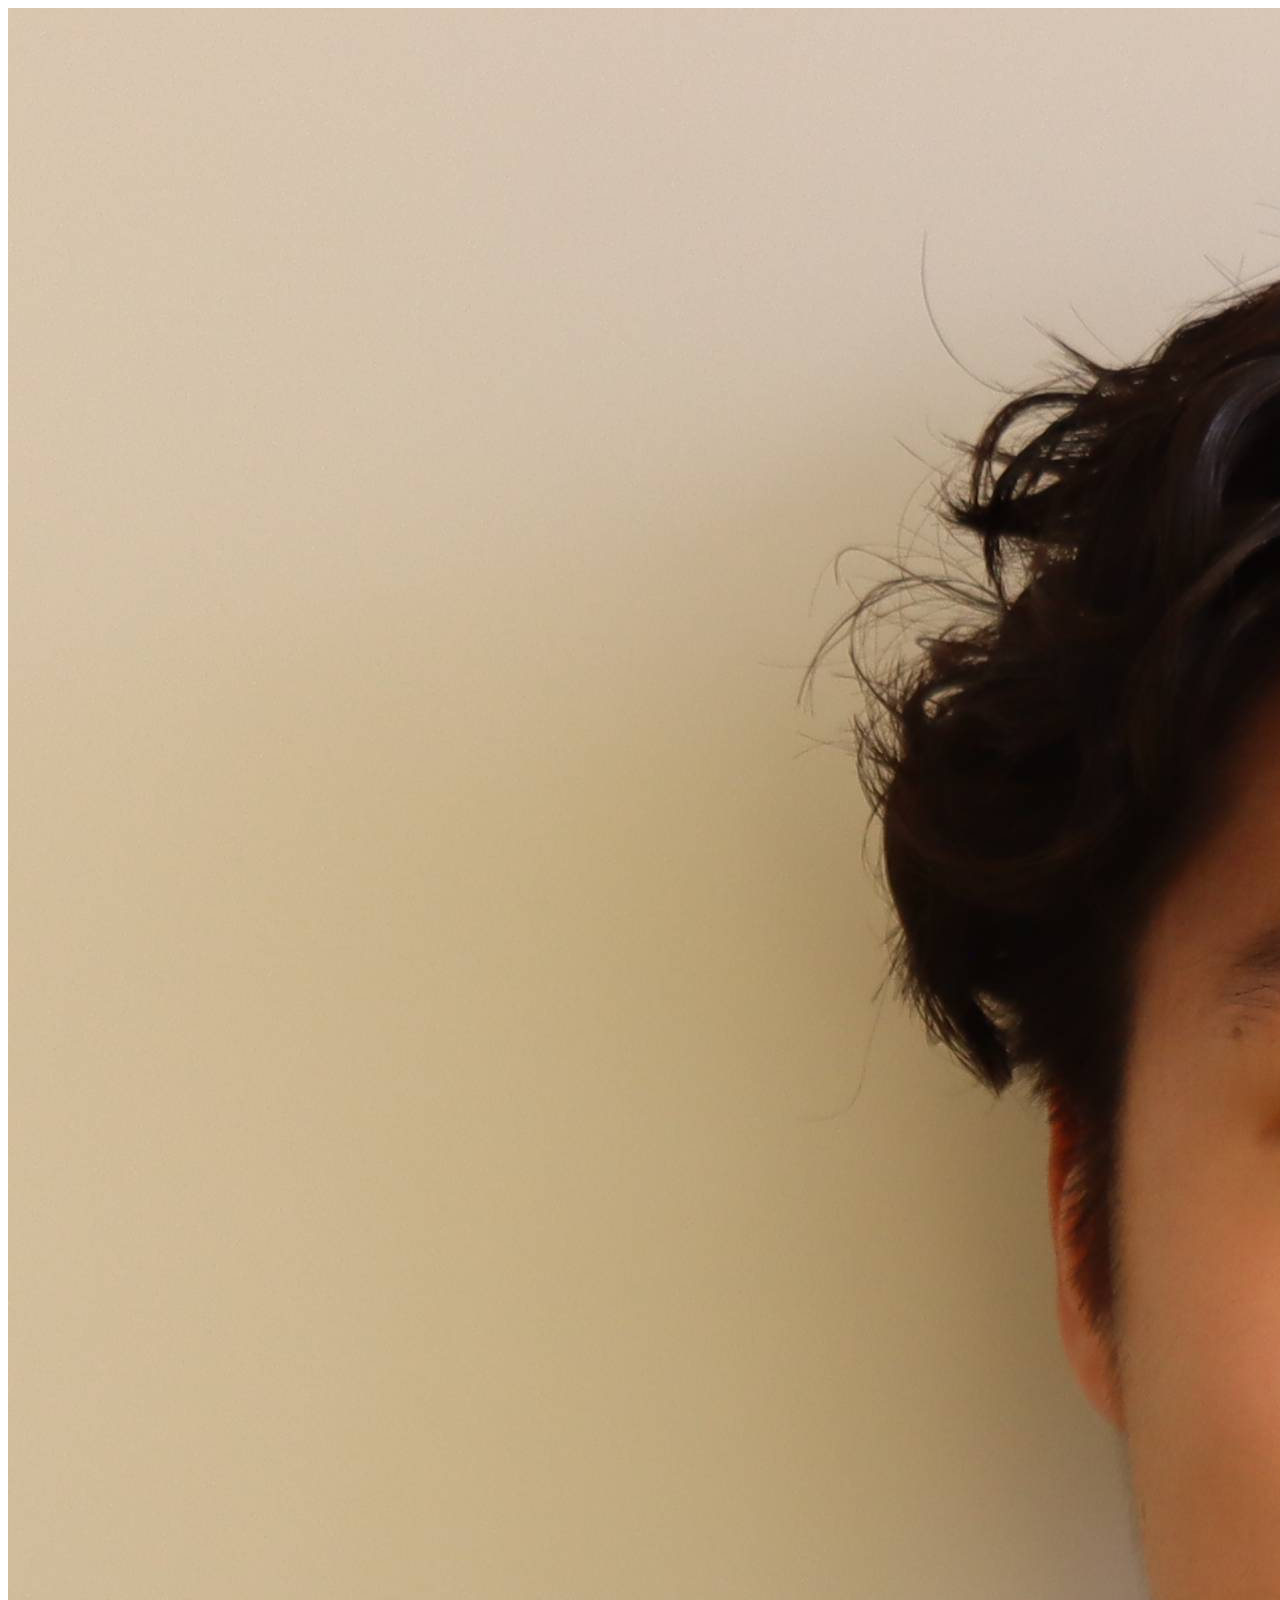
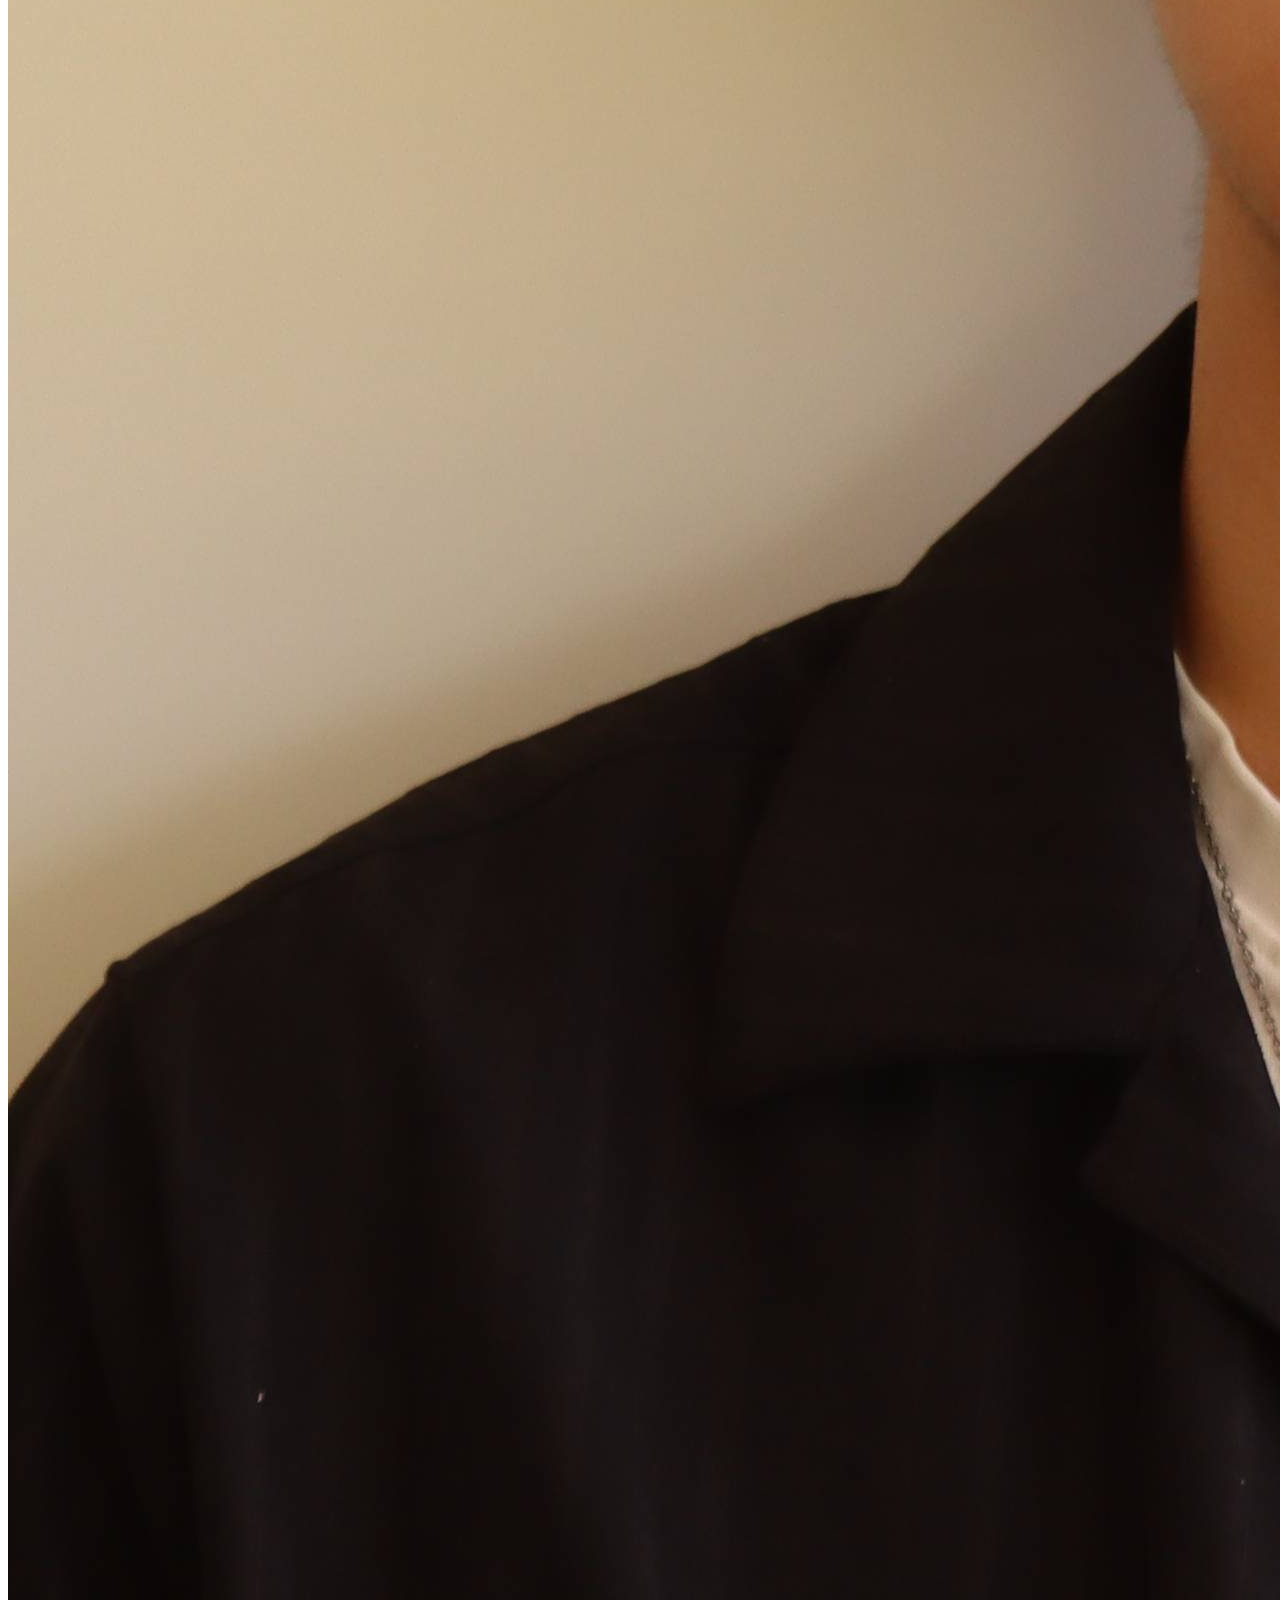
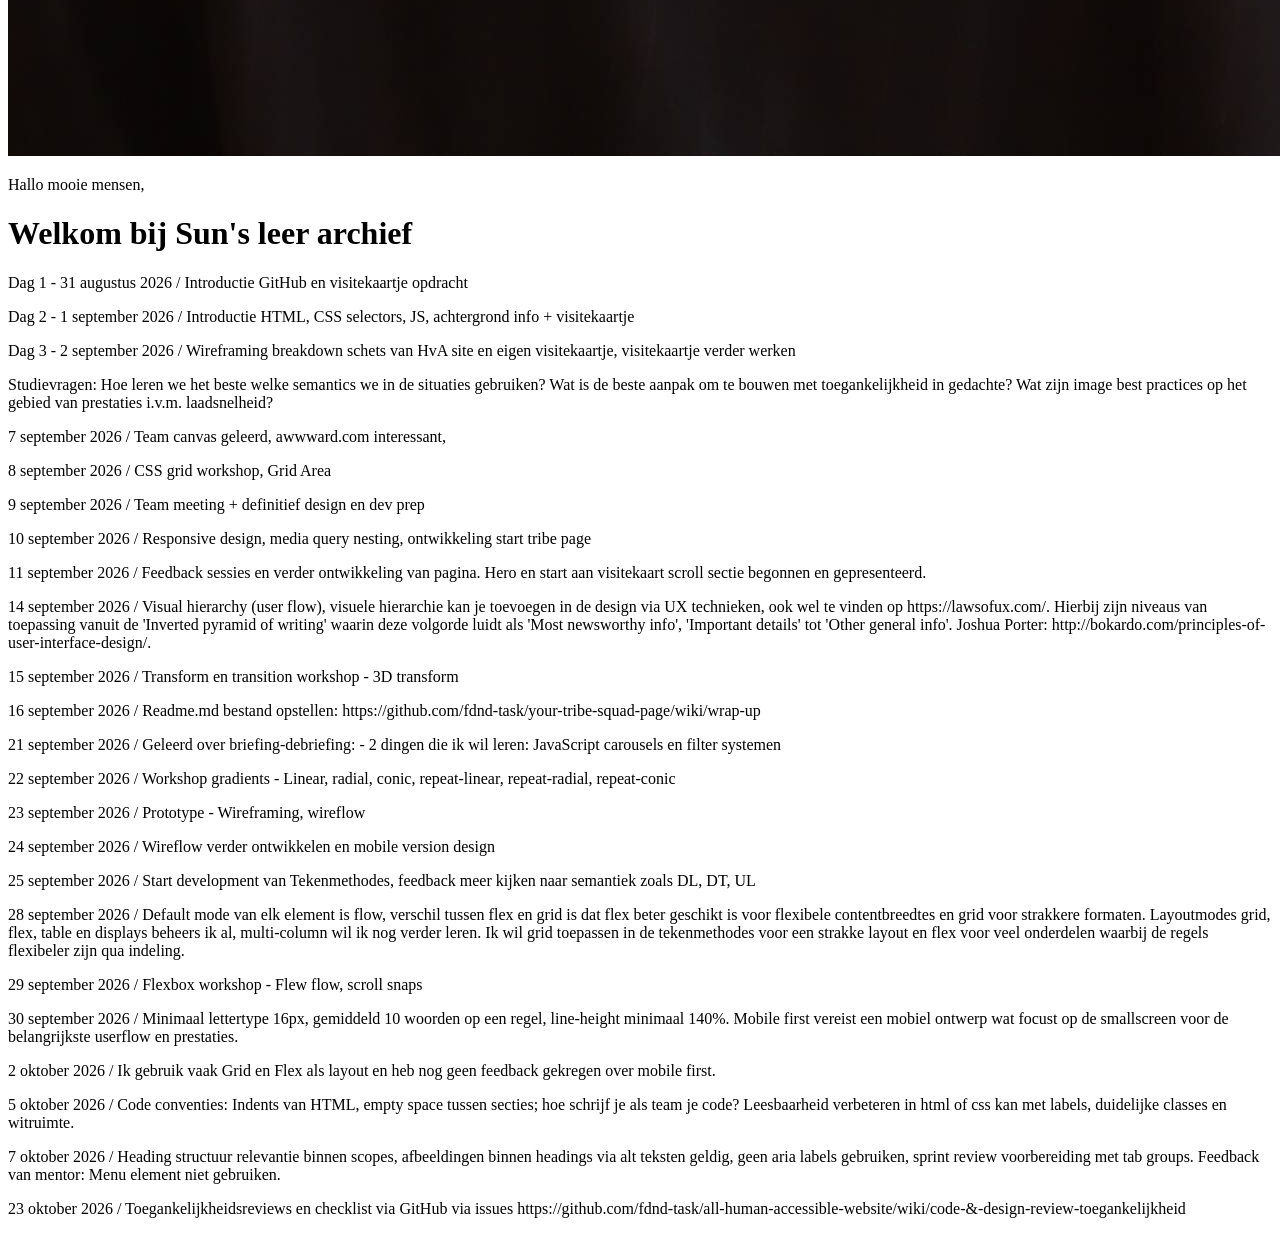
==== index.html @ 86d15e1a "UX addition and 23 oct update" ====
<!DOCTYPE html>
<html lang="en">
<head>
    <meta charset="UTF-8">
    <meta name="viewport" content="width=<device-width>, initial-scale=1.0">
    <title>Sun's Digital Garden</title>
</head>
<body>
    <header>
        <nav>
            <img src="assets/Sun mugshot.jpg" aria-label="Sun's gezicht"/>
        </nav>
    </header>
    <main>
        <hgroup>
            <p>Hallo mooie mensen,</p>
            <h1>Welkom bij Sun's leer archief</h1>
        </hgroup>
        <section>
            <p>Dag 1 - 31 augustus 2026 / Introductie GitHub en visitekaartje opdracht</p>
            <p>Dag 2 - 1 september 2026 / Introductie HTML, CSS selectors, JS, achtergrond info + visitekaartje</p>
            <p>Dag 3 - 2 september 2026 / Wireframing breakdown schets van HvA site en eigen visitekaartje, visitekaartje verder werken</p>
            <p>Studievragen: Hoe leren we het beste welke semantics we in de situaties gebruiken? Wat is de beste aanpak om te bouwen met toegankelijkheid in gedachte? Wat zijn image best practices op het gebied van prestaties i.v.m. laadsnelheid?</p>
        </section>
        <section>
            <p>7 september 2026 / Team canvas geleerd, awwward.com interessant, </p>
            <p>8 september 2026 / CSS grid workshop, Grid Area</p>
            <p>9 september 2026 / Team meeting + definitief design en dev prep</p>
            <p>10 september 2026 / Responsive design, media query nesting, ontwikkeling start tribe page</p>
            <p>11 september 2026 / Feedback sessies en verder ontwikkeling van pagina. Hero en start aan visitekaart scroll sectie begonnen en gepresenteerd. </p>
        </section>
        <section>
            <p>14 september 2026 / Visual hierarchy (user flow), visuele hierarchie kan je toevoegen in de design via UX technieken, ook wel te vinden op https://lawsofux.com/. Hierbij zijn niveaus van toepassing vanuit de 'Inverted pyramid of writing' waarin deze volgorde luidt als 'Most newsworthy info', 'Important details' tot 'Other general info'. Joshua Porter: http://bokardo.com/principles-of-user-interface-design/.</p>
            <p>15 september 2026 / Transform en transition workshop - 3D transform</p>
            <p>16 september 2026 / Readme.md bestand opstellen: https://github.com/fdnd-task/your-tribe-squad-page/wiki/wrap-up</p>
        </section>
        <section>
            <p>21 september 2026 / Geleerd over briefing-debriefing: - 2 dingen die ik wil leren: JavaScript carousels en filter systemen</p>
            <p>22 september 2026 / Workshop gradients - Linear, radial, conic, repeat-linear, repeat-radial, repeat-conic</p>
            <p>23 september 2026 / Prototype - Wireframing, wireflow</p>
            <p>24 september 2026 / Wireflow verder ontwikkelen en mobile version design</p>
            <p>25 september 2026 / Start development van Tekenmethodes, feedback meer kijken naar semantiek zoals DL, DT, UL</p>
        </section>
        <section>
            <p>28 september 2026 / Default mode van elk element is flow, verschil tussen flex en grid is dat flex beter geschikt is voor flexibele contentbreedtes en grid voor strakkere formaten. Layoutmodes grid, flex, table en displays beheers ik al, multi-column wil ik nog verder leren. Ik wil grid toepassen in de tekenmethodes voor een strakke layout en flex voor veel onderdelen waarbij de regels flexibeler zijn qua indeling.</p>
            <p>29 september 2026 / Flexbox workshop - Flew flow, scroll snaps</p>
            <p>30 september 2026 / Minimaal lettertype 16px, gemiddeld 10 woorden op een regel, line-height minimaal 140%. Mobile first vereist een mobiel ontwerp wat focust op de smallscreen voor de belangrijkste userflow en prestaties.</p>
            <p>2 oktober 2026 / Ik gebruik vaak Grid en Flex als layout en heb nog geen feedback gekregen over mobile first.</p>
        </section>
        <section>
            <p>5 oktober 2026 / Code conventies: Indents van HTML, empty space tussen secties; hoe schrijf je als team je code? Leesbaarheid verbeteren in html of css kan met labels, duidelijke classes en witruimte. </p>
            <p>7 oktober 2026 / Heading structuur relevantie binnen scopes, afbeeldingen binnen headings via alt teksten geldig, geen aria labels gebruiken, sprint review voorbereiding met tab groups. Feedback van mentor: Menu element niet gebruiken.</p>
        </section>
        <section>
            <p>23 oktober 2026 / Toegankelijkheidsreviews en checklist via GitHub via issues https://github.com/fdnd-task/all-human-accessible-website/wiki/code-&-design-review-toegankelijkheid</p>
        </section>
    </main>
</body>
</html>
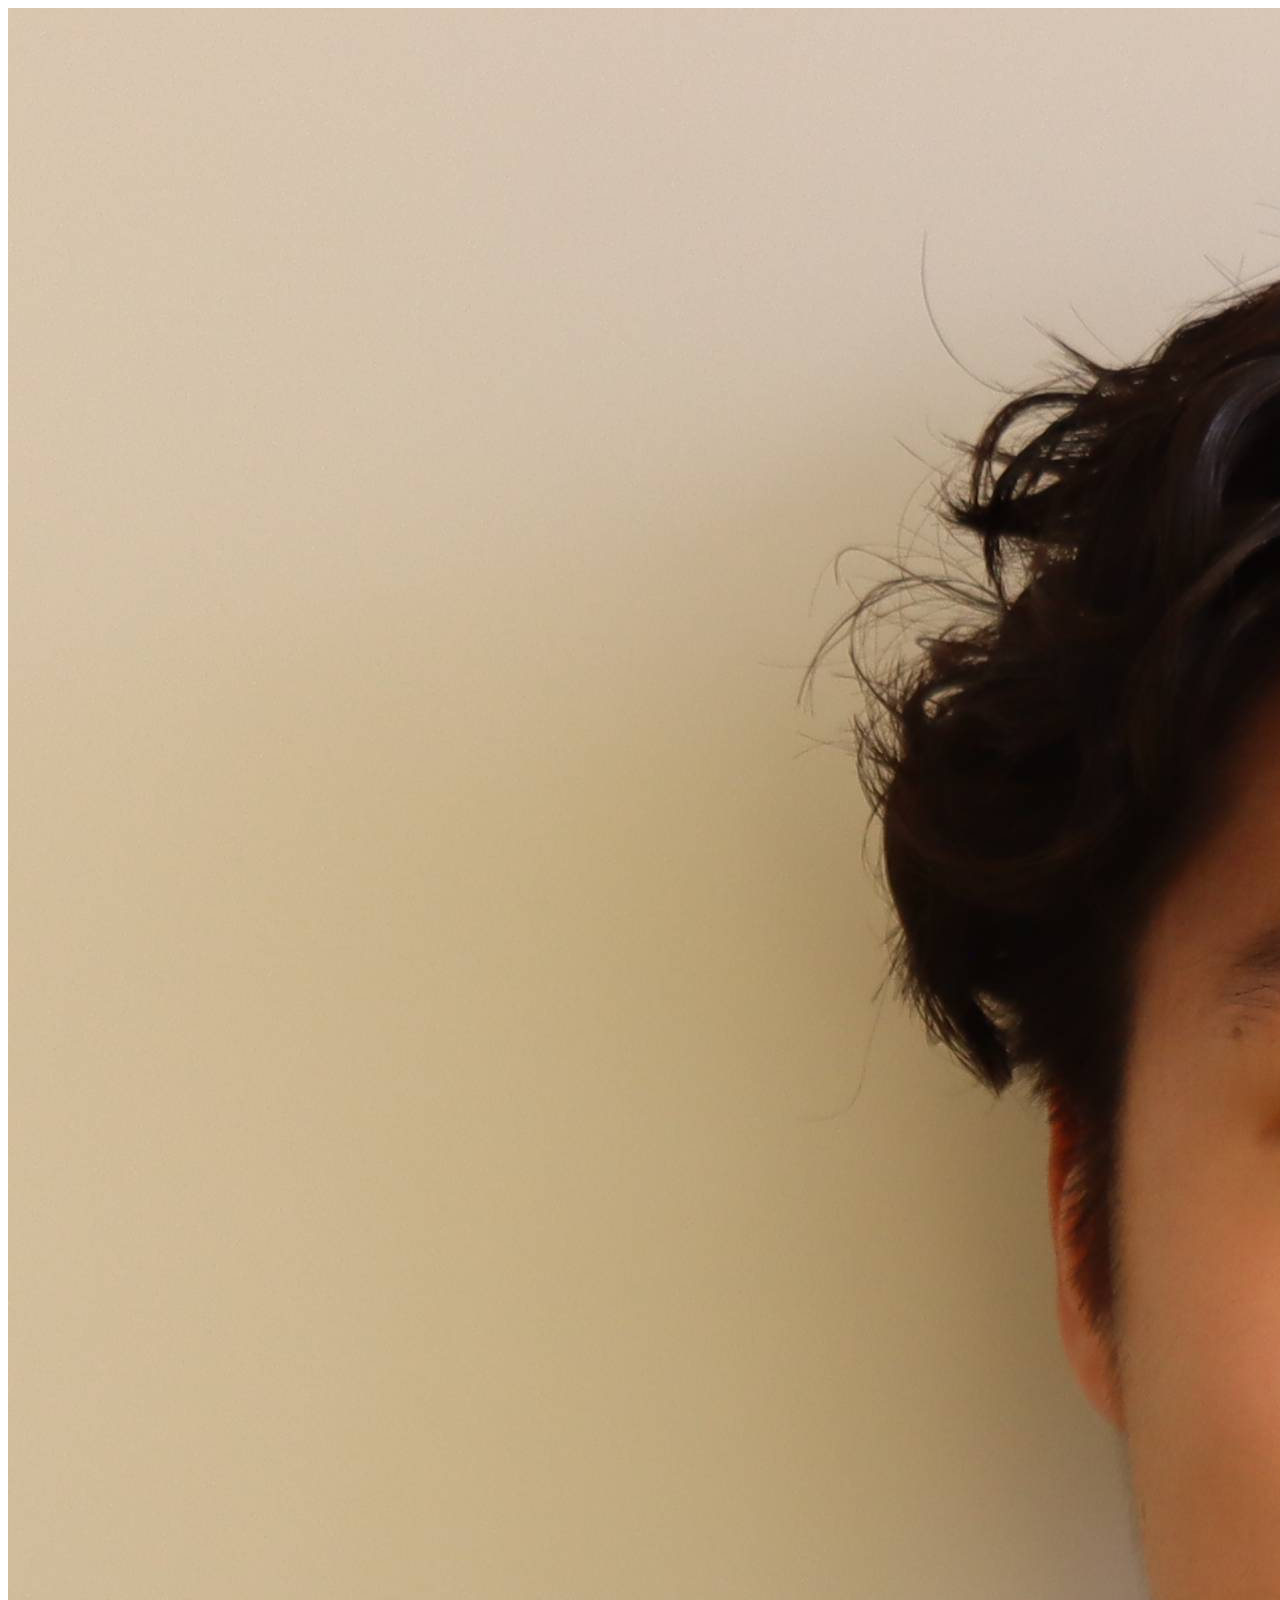
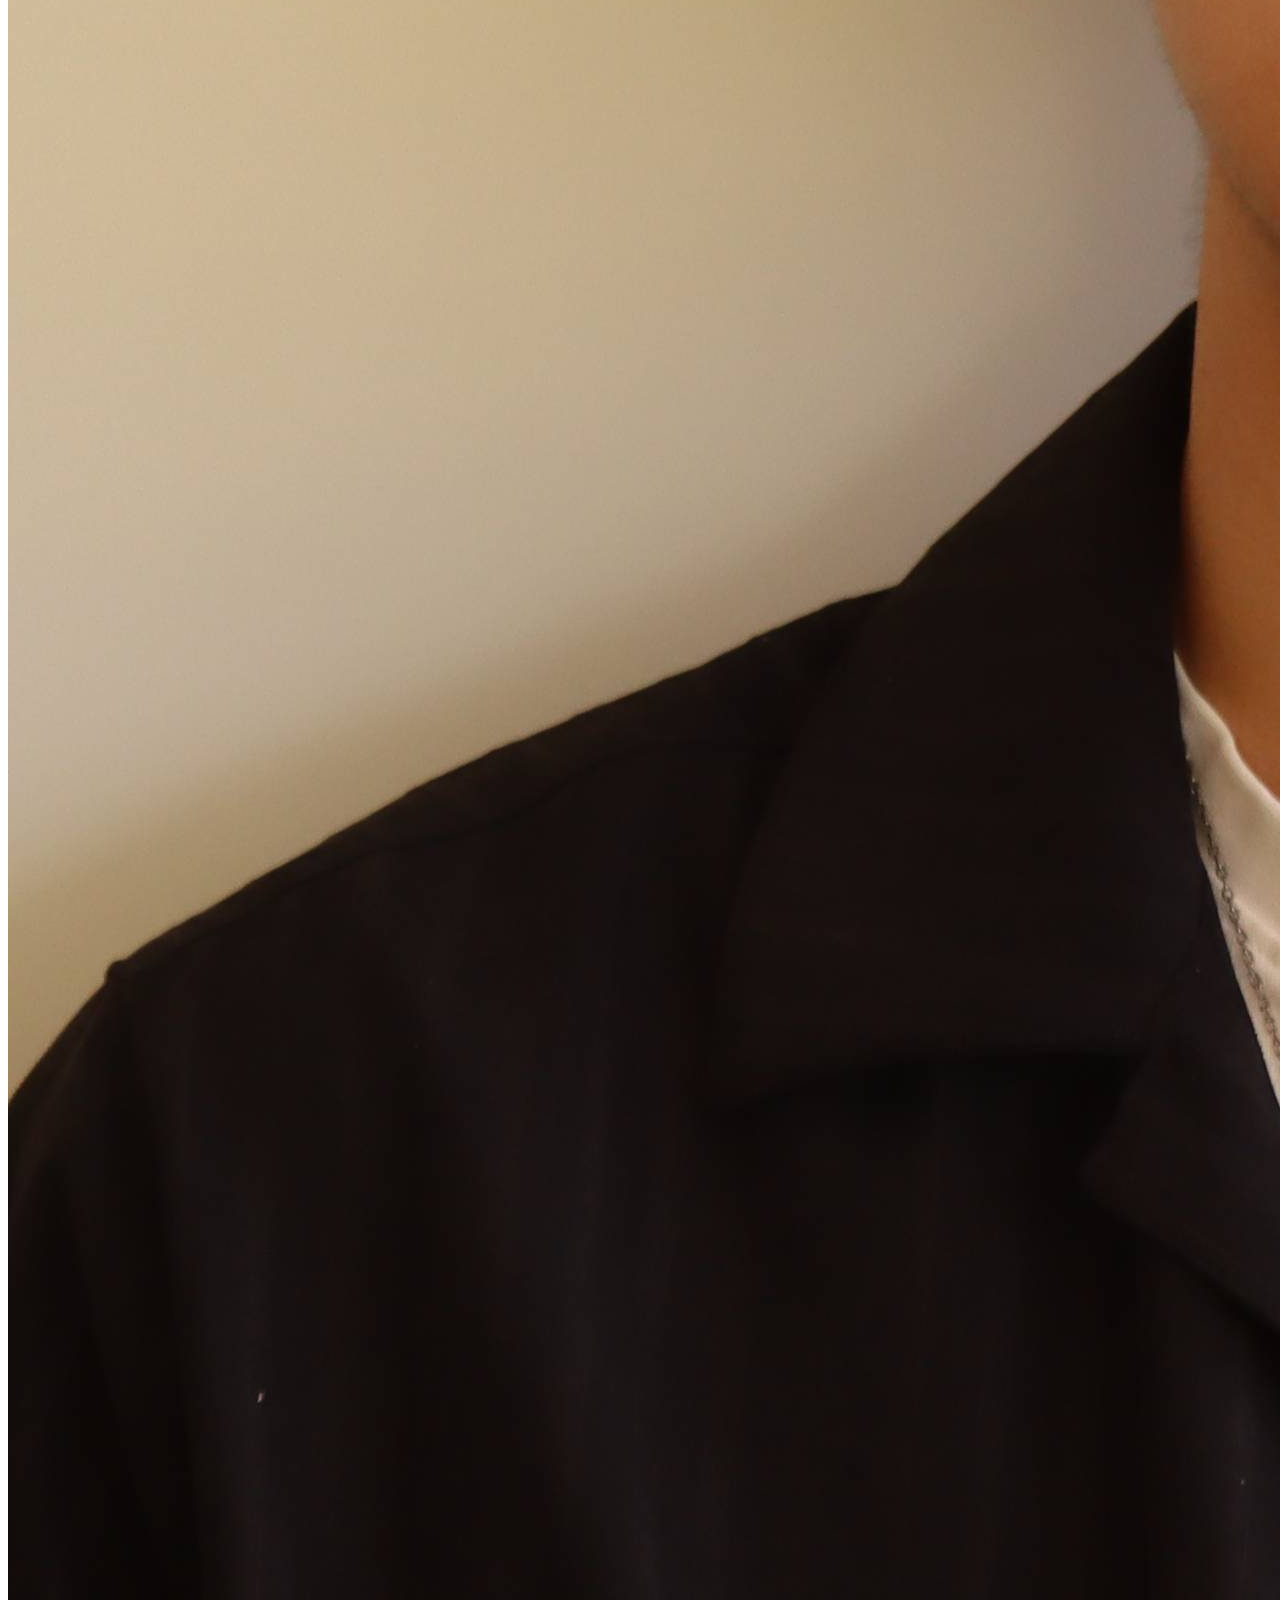
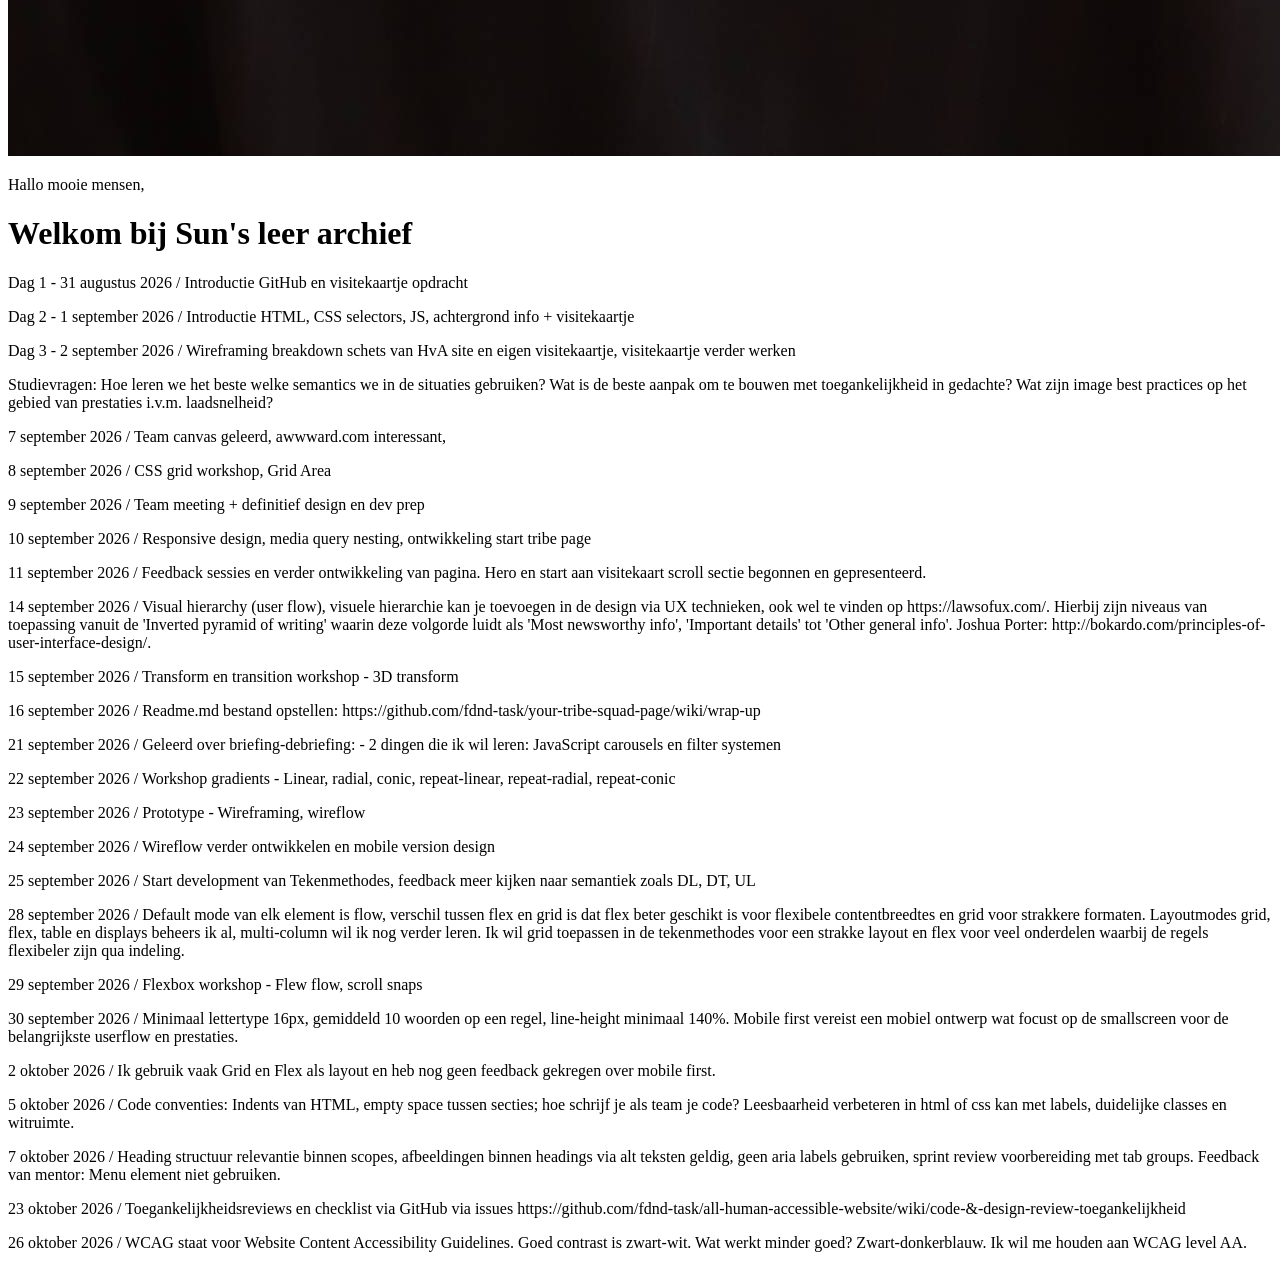
==== commit 6a75ab14: "Update: 26 okt 2026" ====
--- a/index.html
+++ b/index.html
@@ -54,6 +54,9 @@
         <section>
             <p>23 oktober 2026 / Toegankelijkheidsreviews en checklist via GitHub via issues https://github.com/fdnd-task/all-human-accessible-website/wiki/code-&-design-review-toegankelijkheid</p>
         </section>
+        <section>
+            <p>26 oktober 2026 / WCAG staat voor Website Content Accessibility Guidelines. Goed contrast is zwart-wit. Wat werkt minder goed? Zwart-donkerblauw. Ik wil me houden aan WCAG level AA.</p>
+        </section>
     </main>
 </body>
 </html>
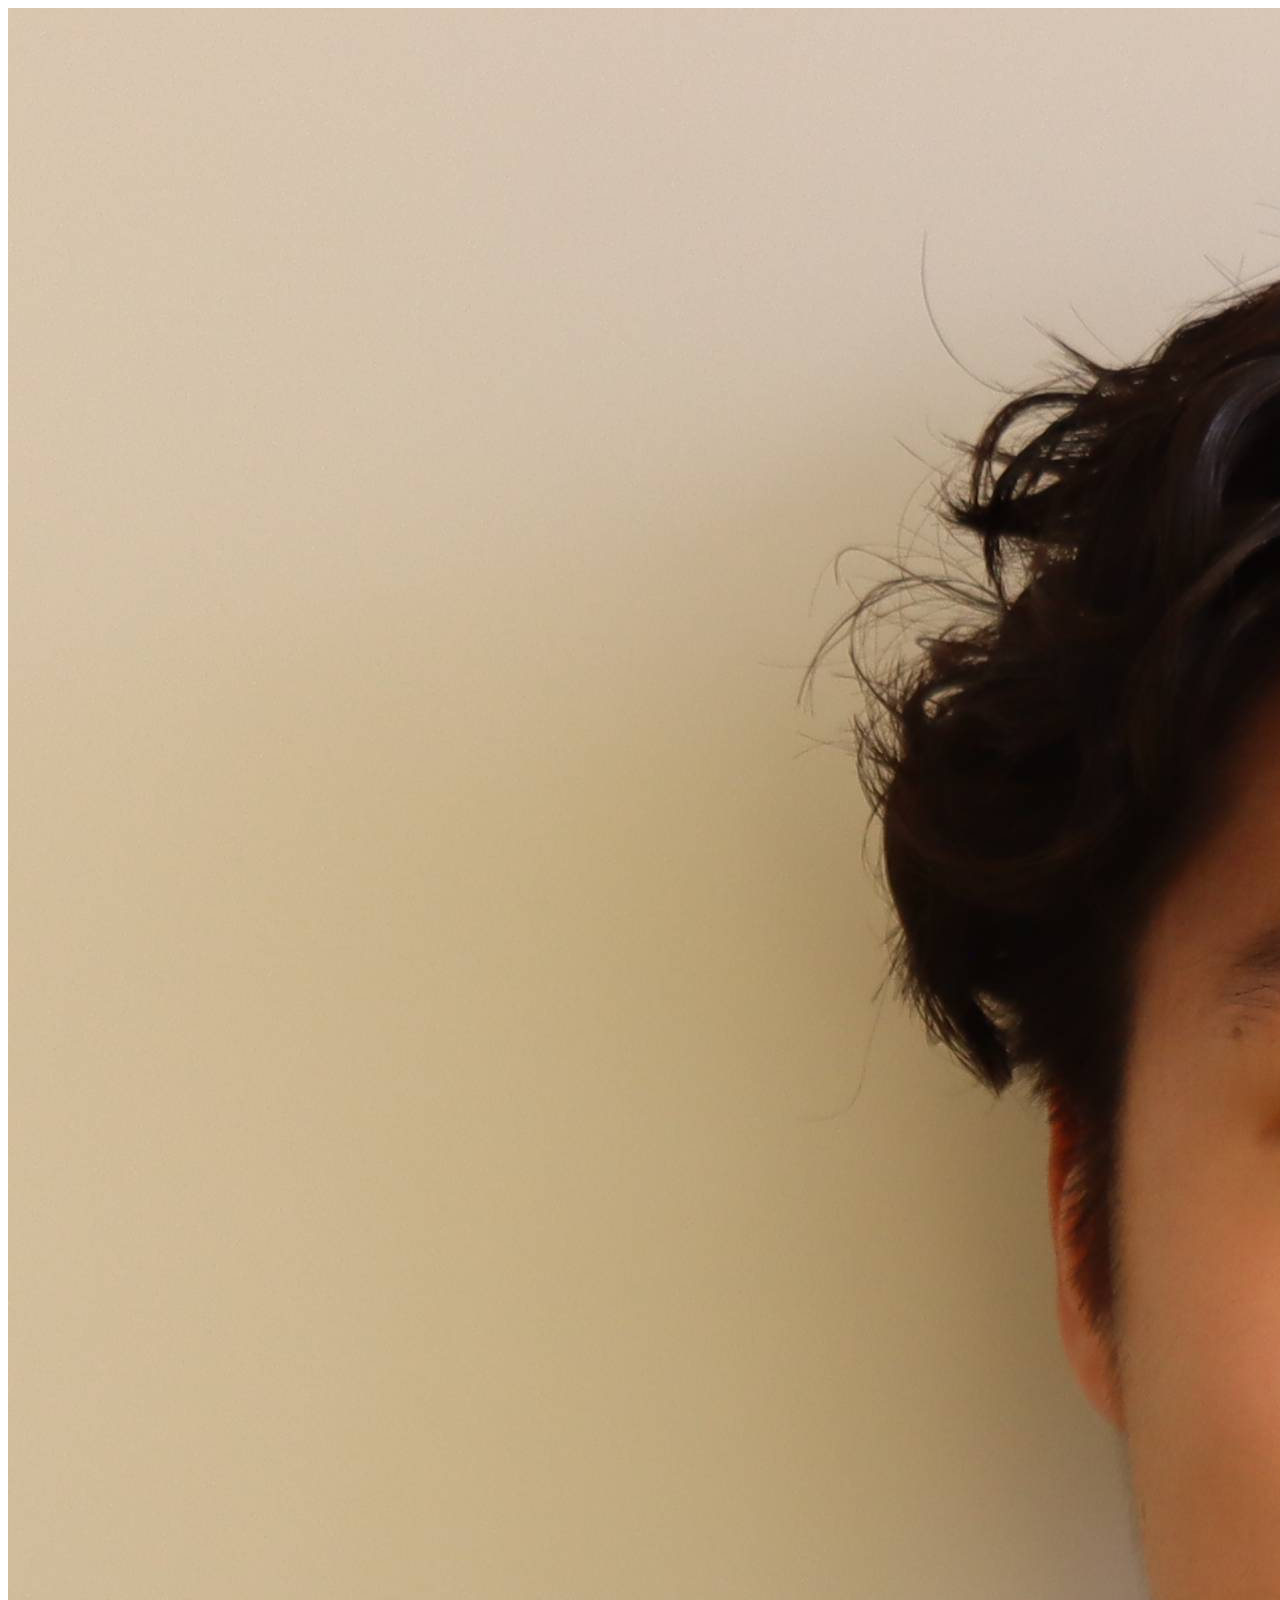
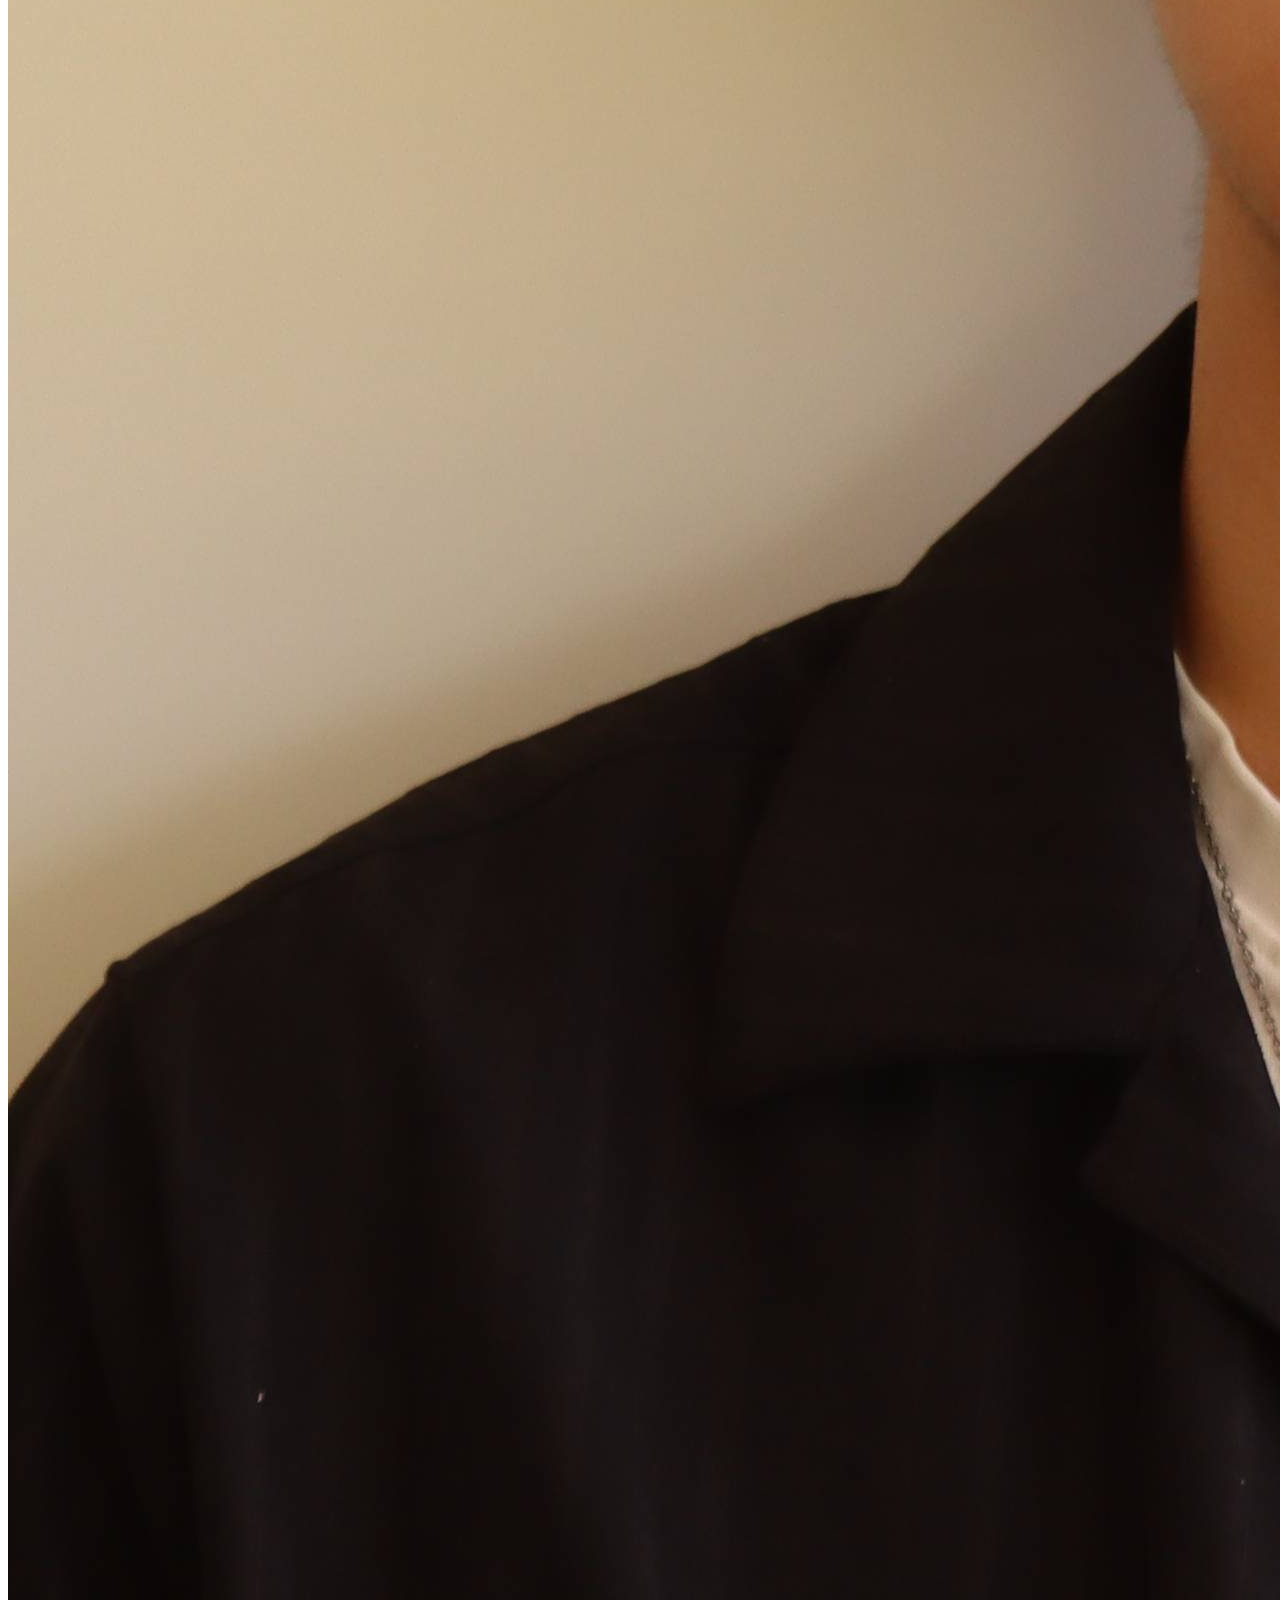
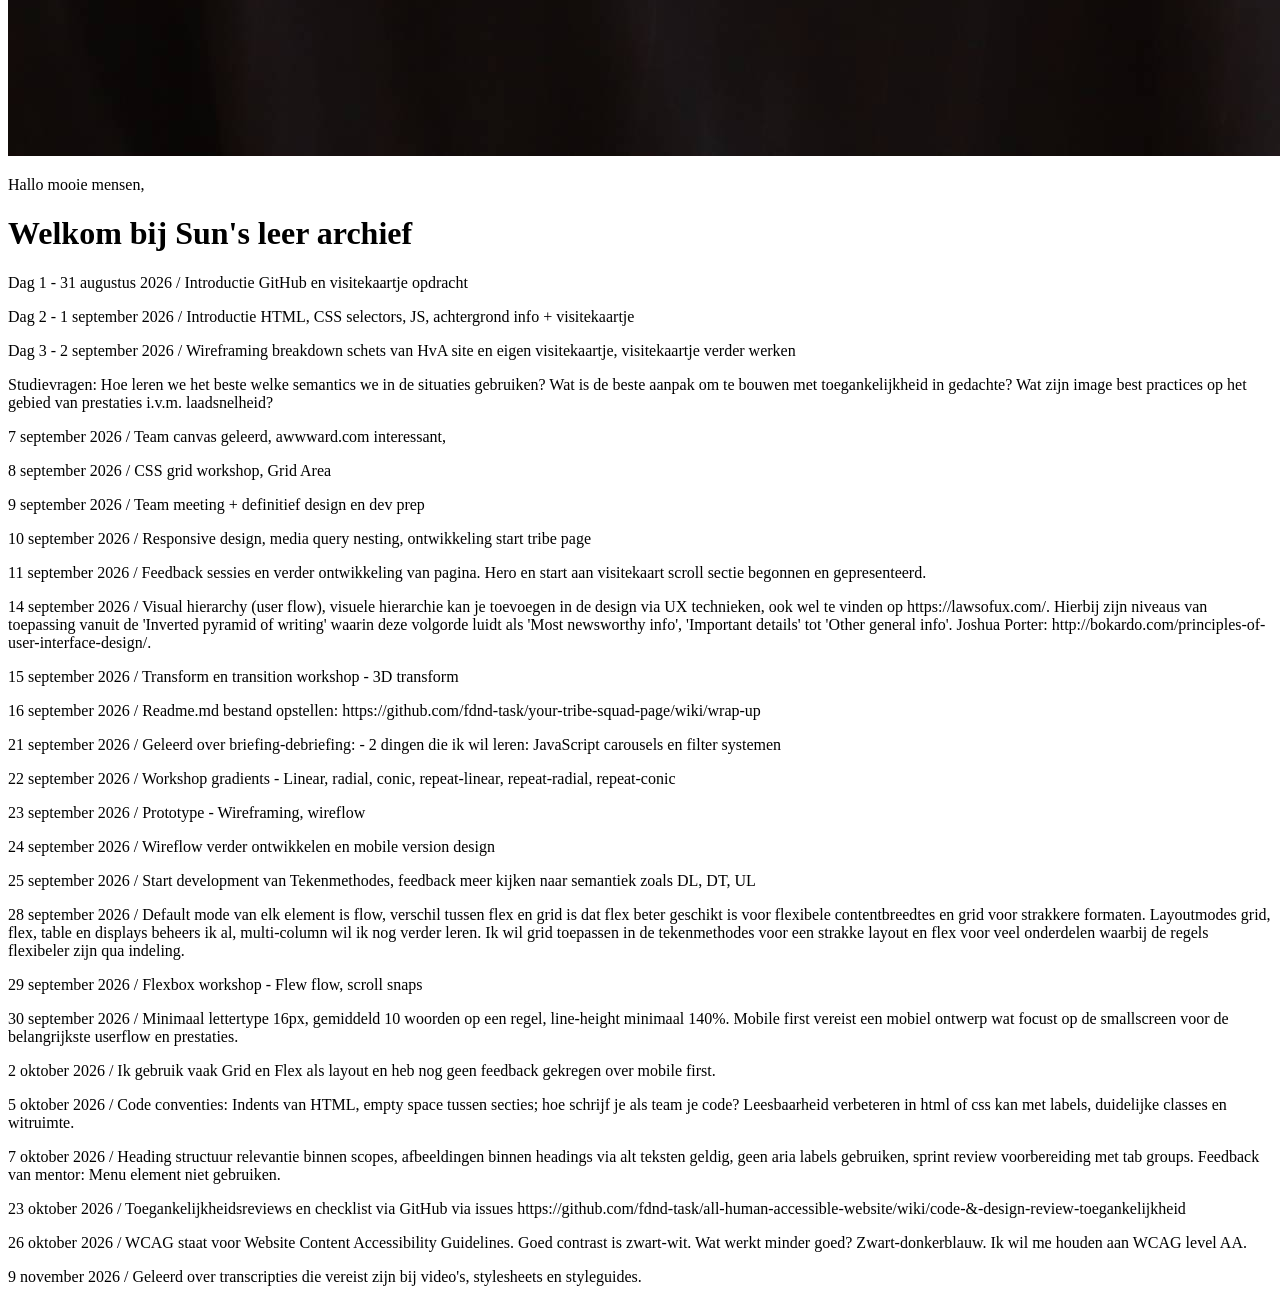
==== commit a2bbcbea: "Update: 9 november 2026" ====
--- a/index.html
+++ b/index.html
@@ -57,6 +57,9 @@
         <section>
             <p>26 oktober 2026 / WCAG staat voor Website Content Accessibility Guidelines. Goed contrast is zwart-wit. Wat werkt minder goed? Zwart-donkerblauw. Ik wil me houden aan WCAG level AA.</p>
         </section>
+        <section>
+            <p>9 november 2026 / Geleerd over transcripties die vereist zijn bij video's, stylesheets en styleguides.</p>
+        </section>
     </main>
 </body>
 </html>
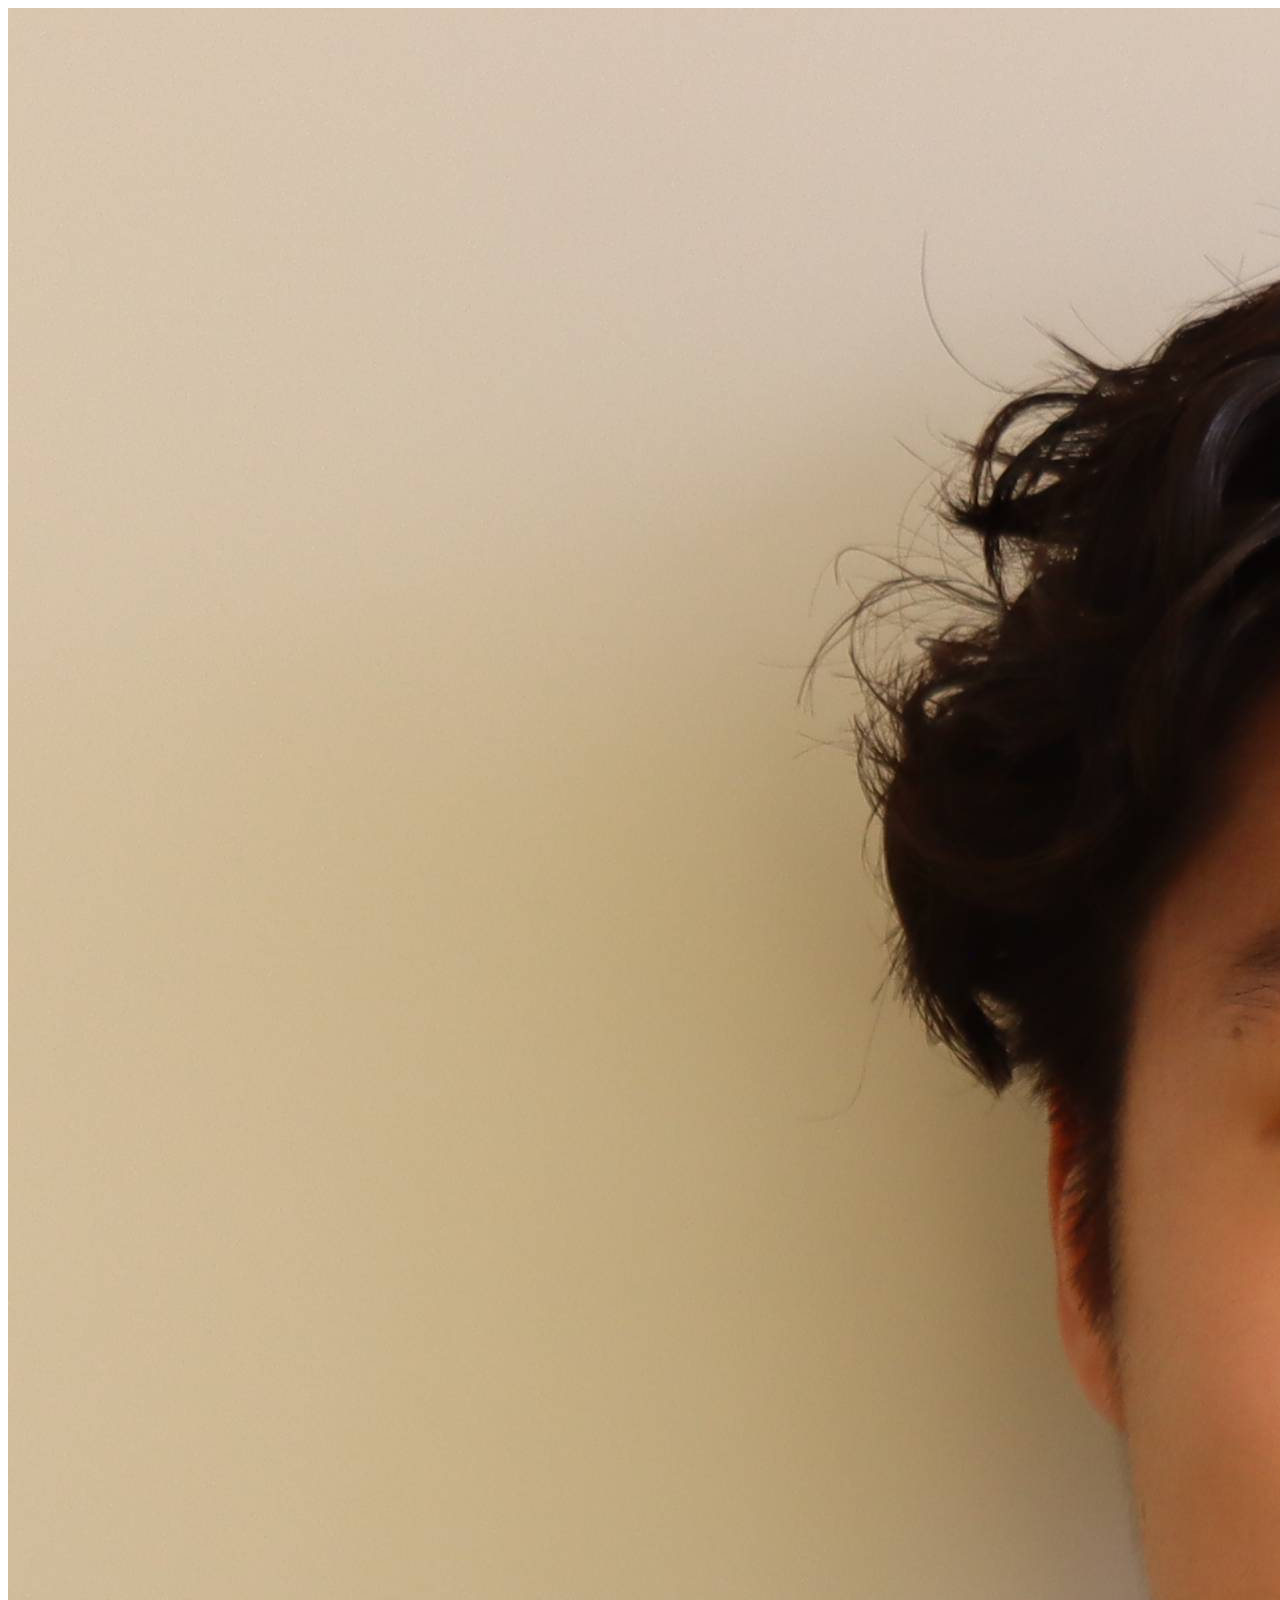
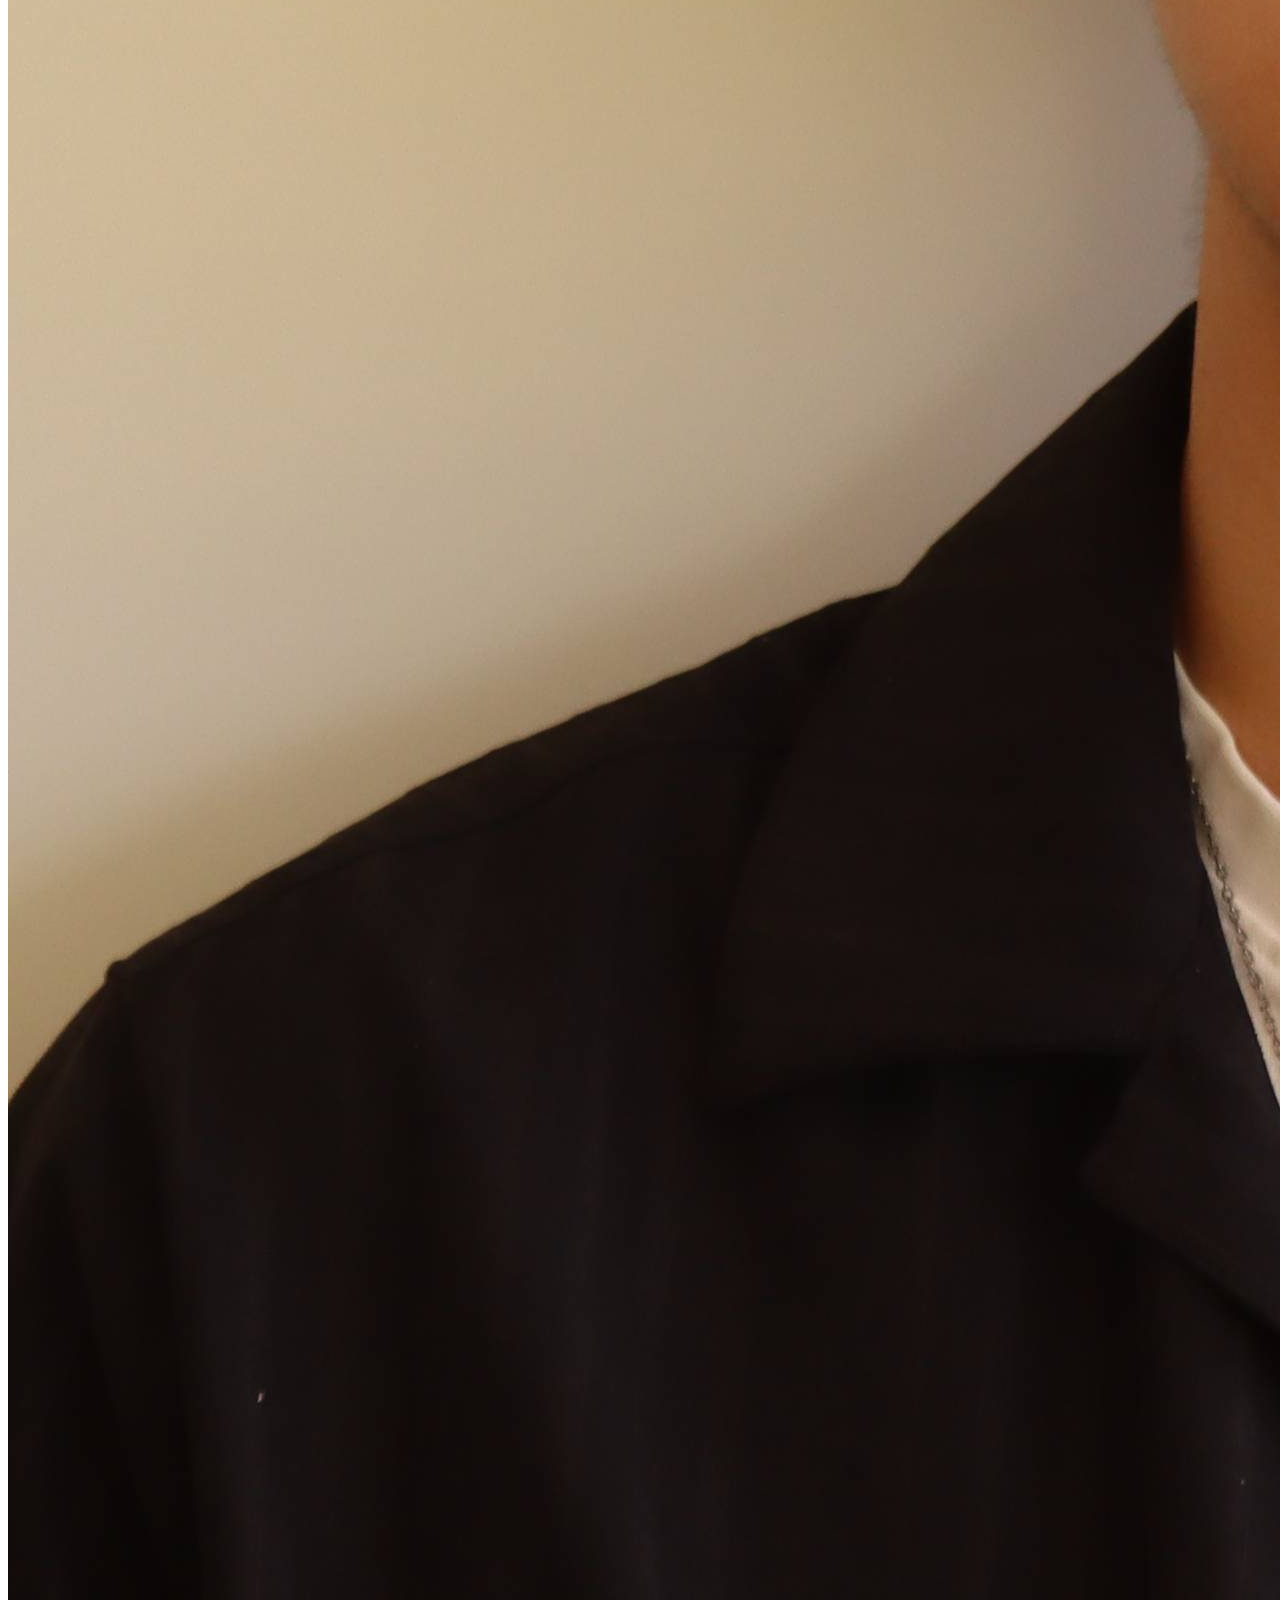
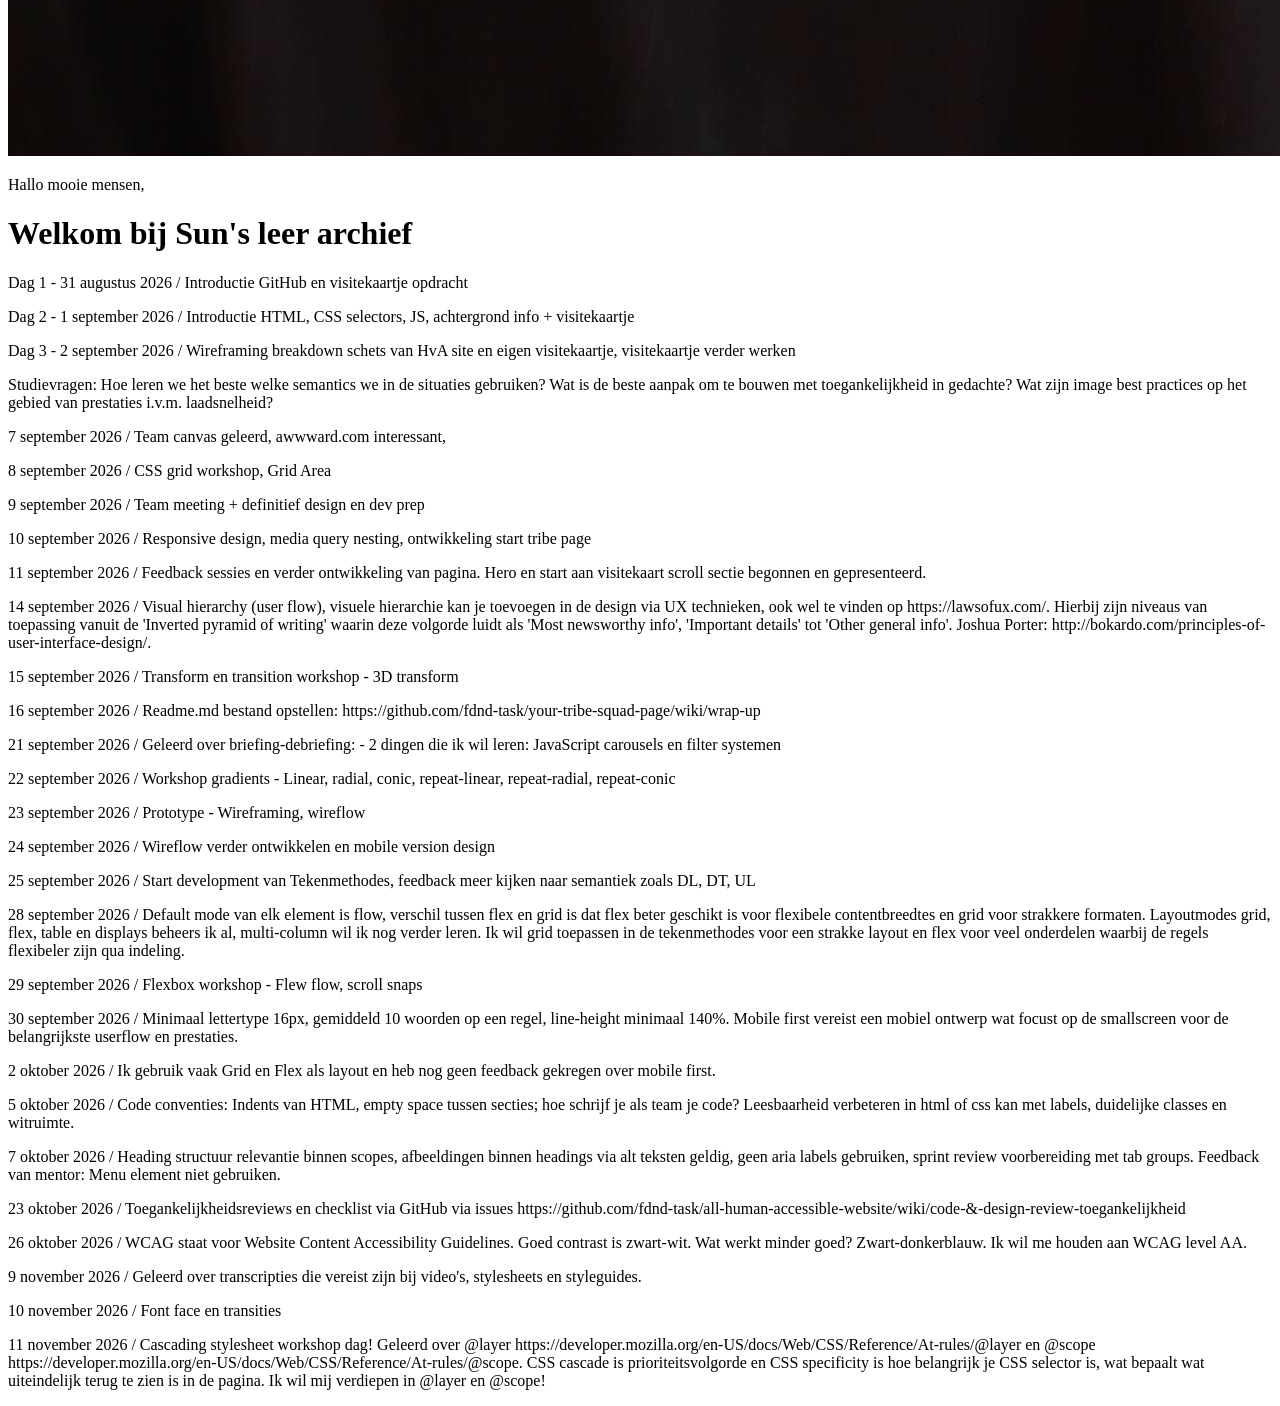
==== commit 90e224d4: "Update: 11 november 2026" ====
--- a/index.html
+++ b/index.html
@@ -59,6 +59,8 @@
         </section>
         <section>
             <p>9 november 2026 / Geleerd over transcripties die vereist zijn bij video's, stylesheets en styleguides.</p>
+            <p>10 november 2026 / Font face en transities</p>
+            <p>11 november 2026 / Cascading stylesheet workshop dag! Geleerd over @layer https://developer.mozilla.org/en-US/docs/Web/CSS/Reference/At-rules/@layer en @scope https://developer.mozilla.org/en-US/docs/Web/CSS/Reference/At-rules/@scope. CSS cascade is prioriteitsvolgorde en CSS specificity is hoe belangrijk je CSS selector is, wat bepaalt wat uiteindelijk terug te zien is in de pagina. Ik wil mij verdiepen in @layer en @scope!</p>
         </section>
     </main>
 </body>
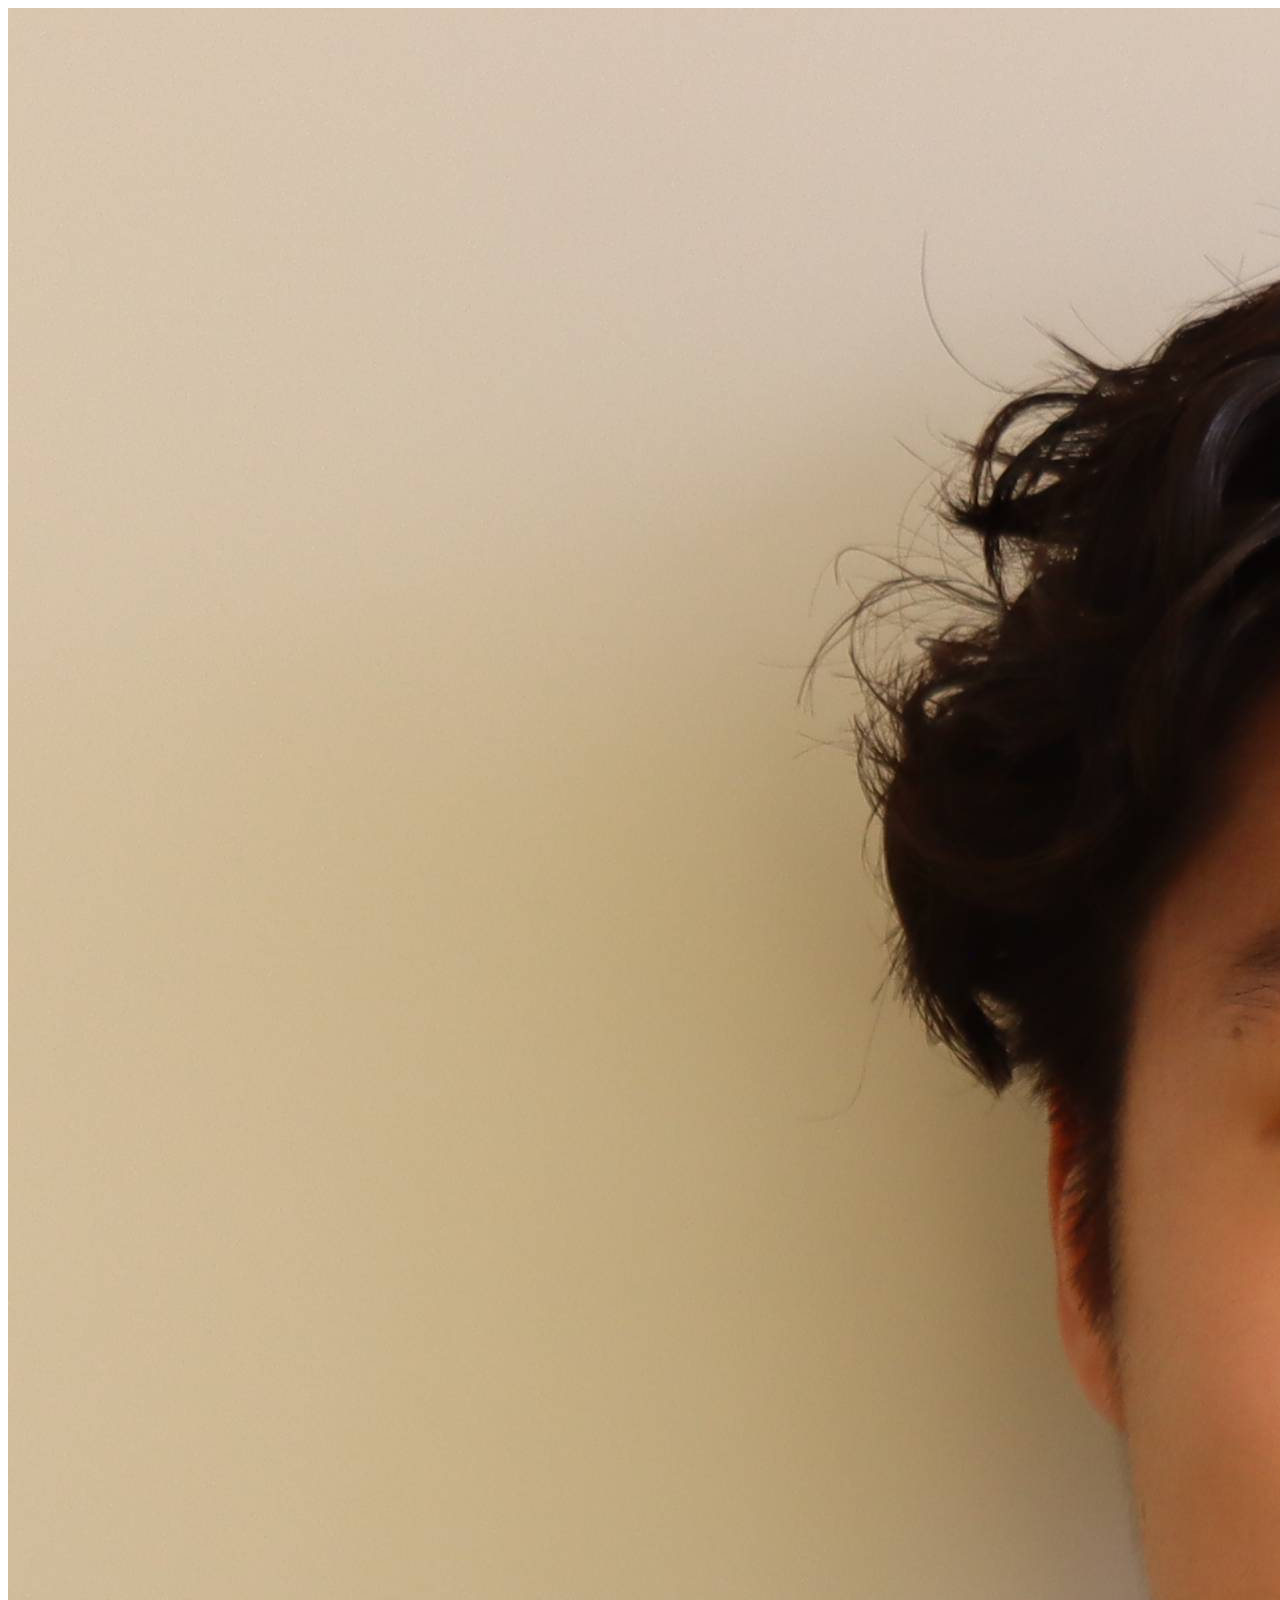
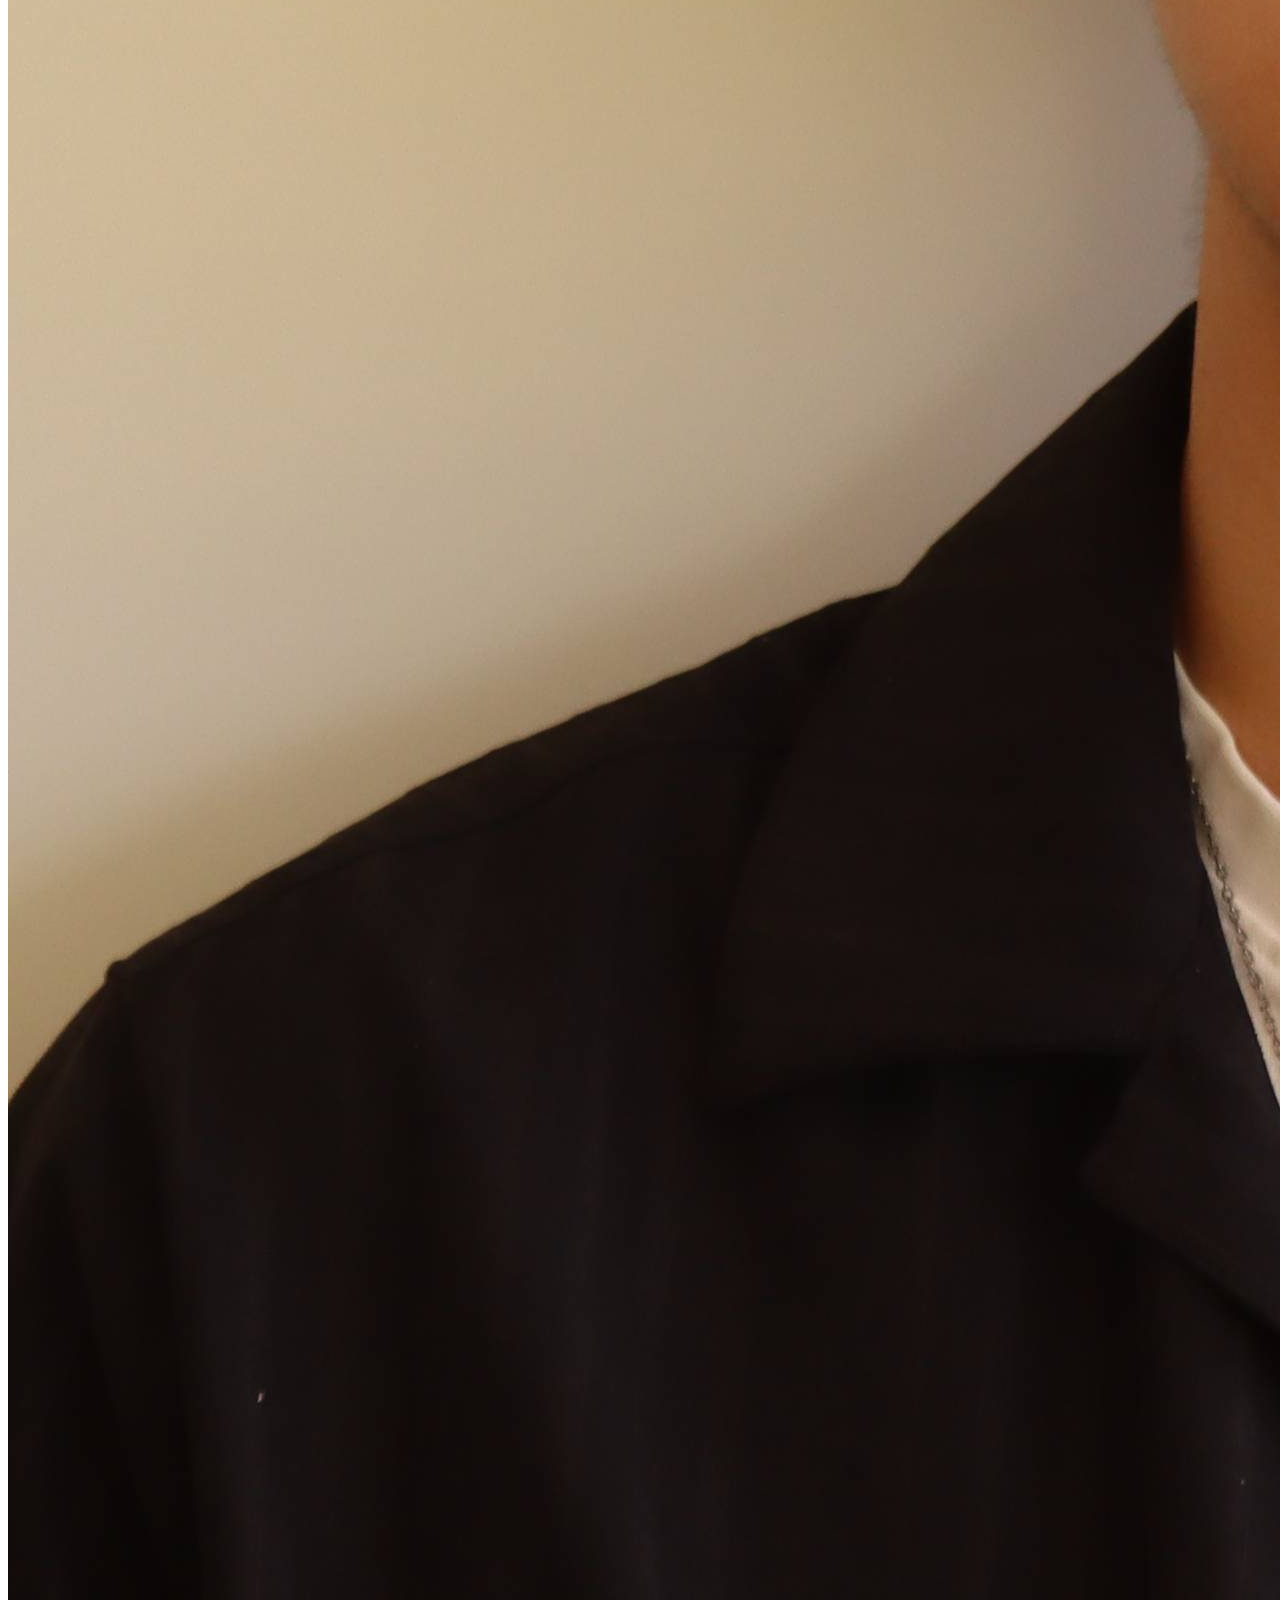
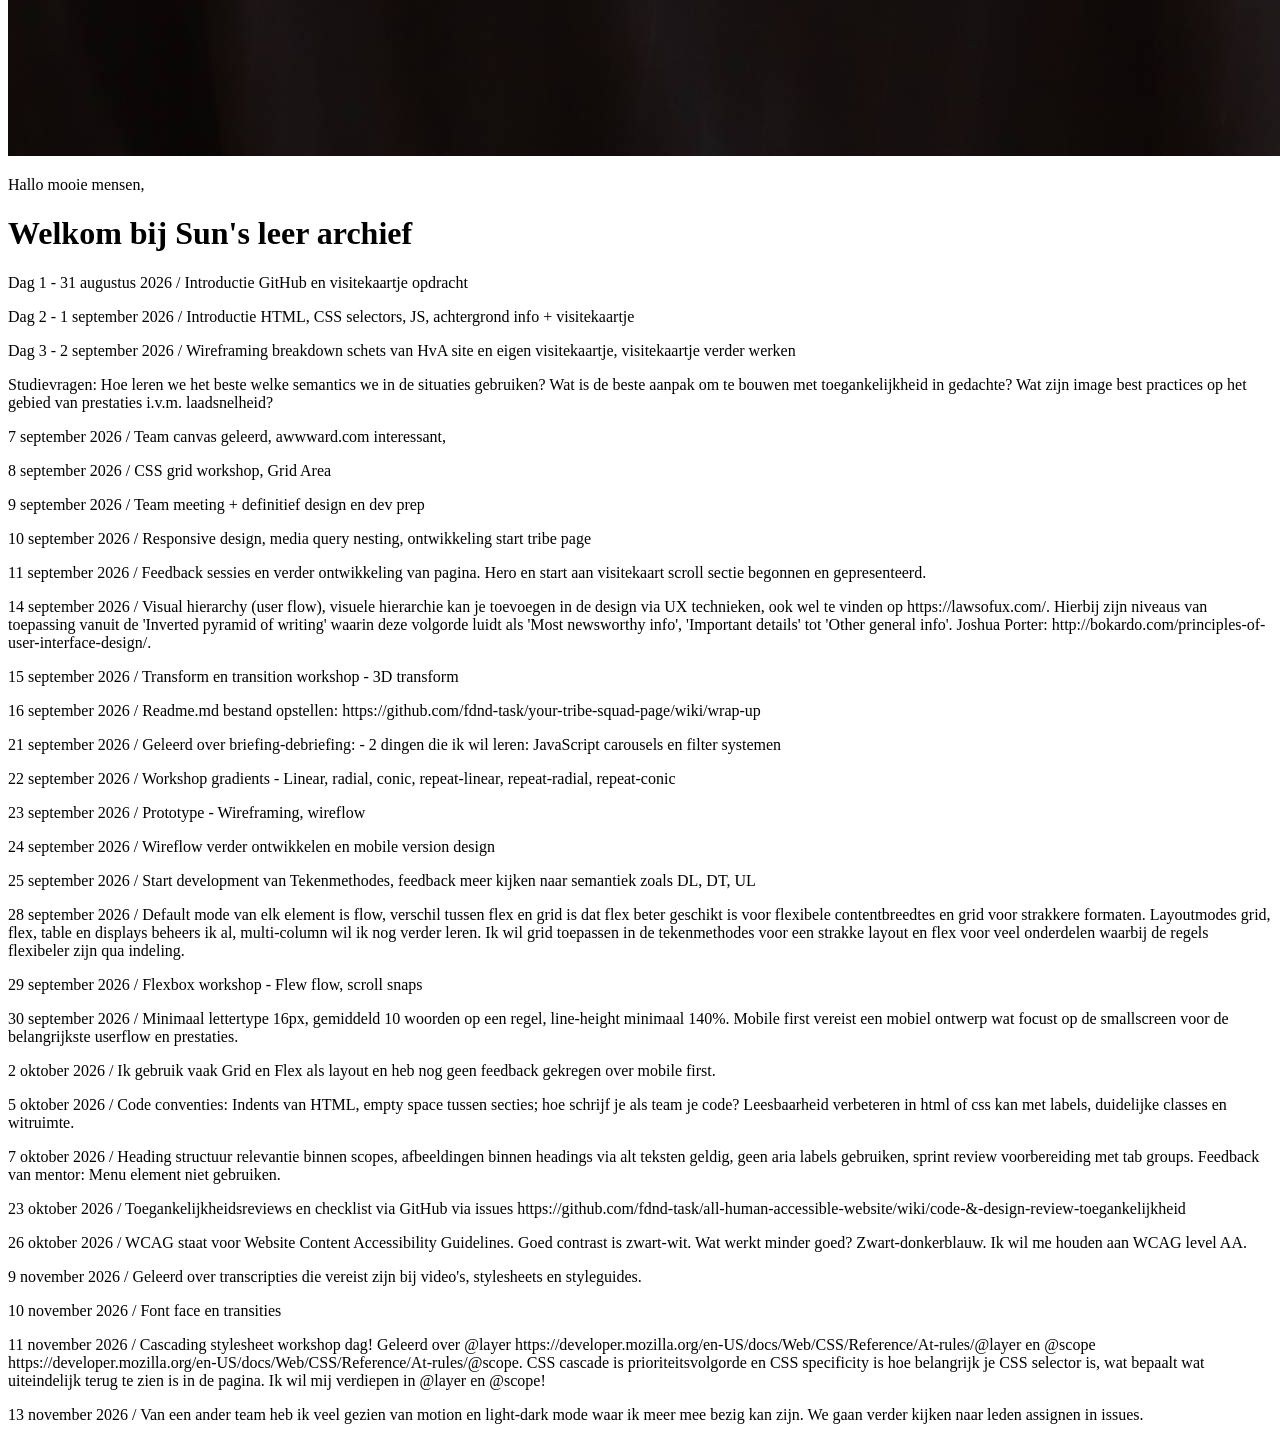
==== commit f53485c3: "Add: 13 november 2026" ====
--- a/index.html
+++ b/index.html
@@ -61,6 +61,7 @@
             <p>9 november 2026 / Geleerd over transcripties die vereist zijn bij video's, stylesheets en styleguides.</p>
             <p>10 november 2026 / Font face en transities</p>
             <p>11 november 2026 / Cascading stylesheet workshop dag! Geleerd over @layer https://developer.mozilla.org/en-US/docs/Web/CSS/Reference/At-rules/@layer en @scope https://developer.mozilla.org/en-US/docs/Web/CSS/Reference/At-rules/@scope. CSS cascade is prioriteitsvolgorde en CSS specificity is hoe belangrijk je CSS selector is, wat bepaalt wat uiteindelijk terug te zien is in de pagina. Ik wil mij verdiepen in @layer en @scope!</p>
+            <p>13 november 2026 / Van een ander team heb ik veel gezien van motion en light-dark mode waar ik meer mee bezig kan zijn. We gaan verder kijken naar leden assignen in issues.</p>
         </section>
     </main>
 </body>
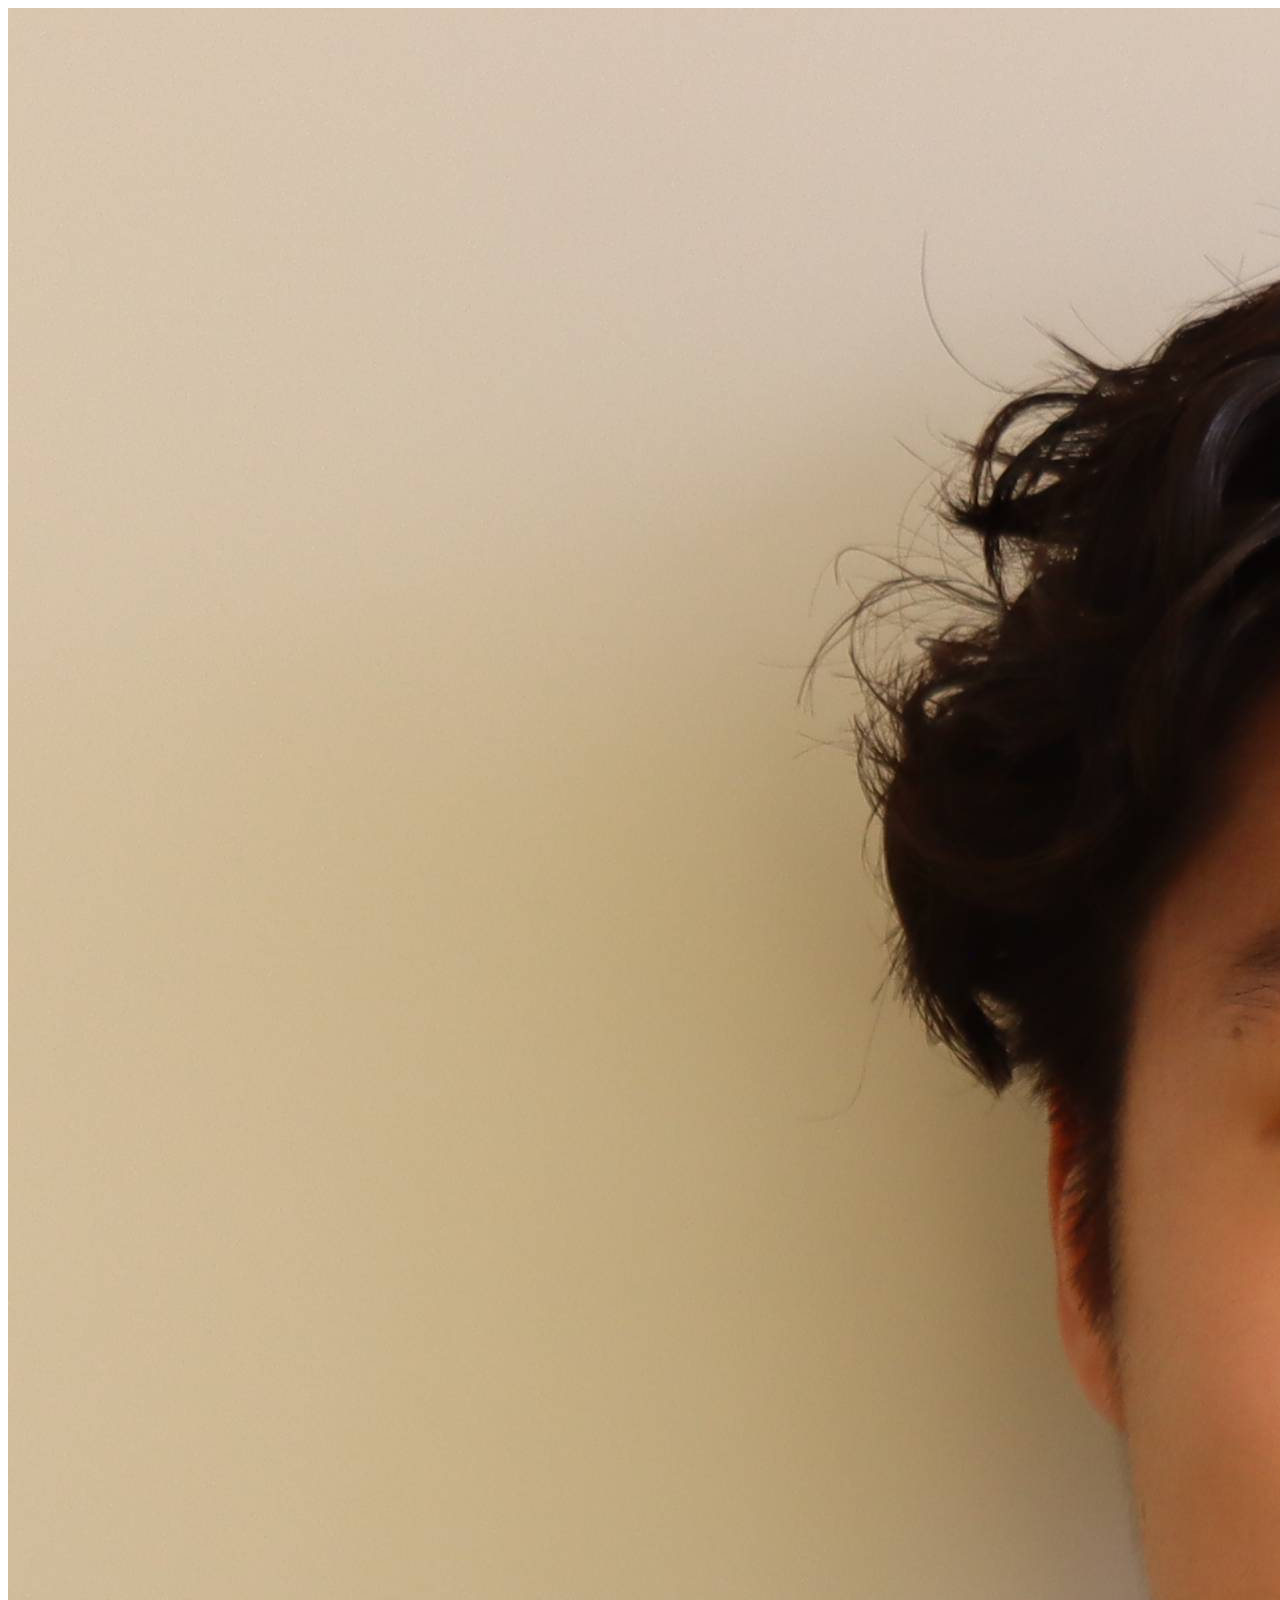
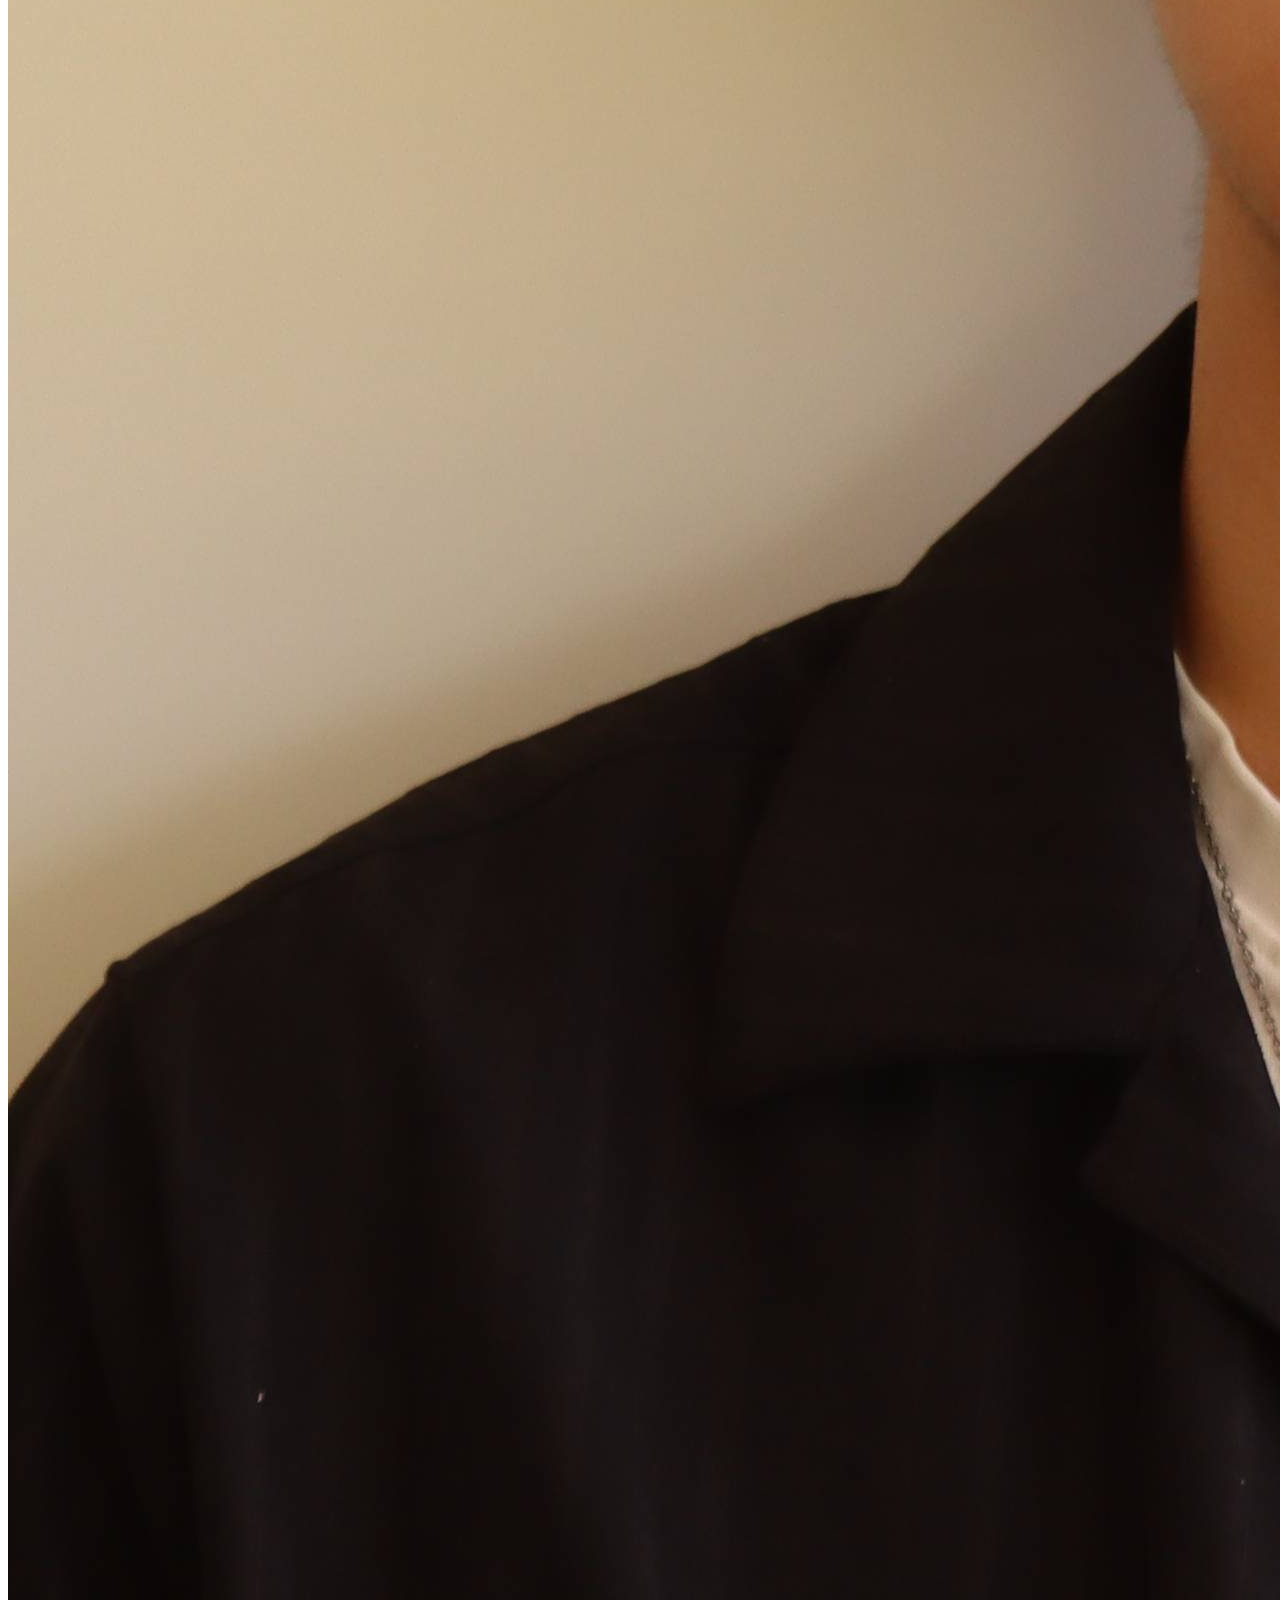
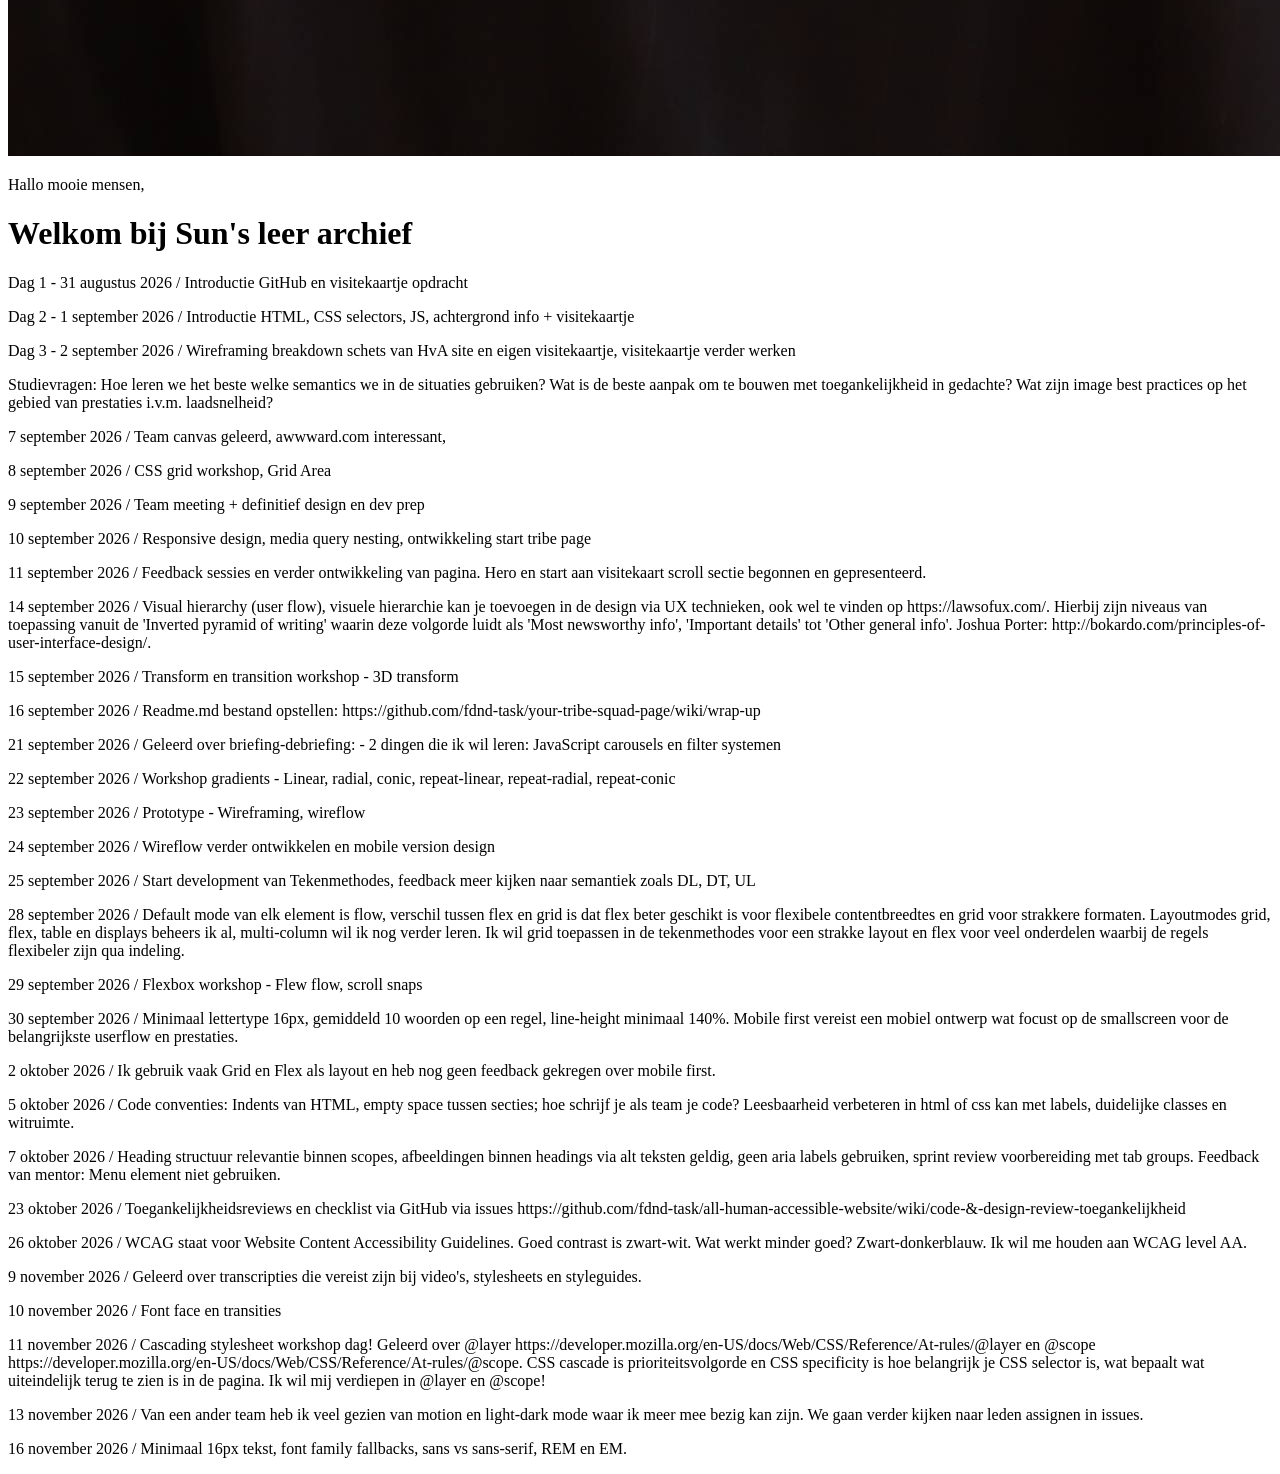
==== commit 597a86f9: "Update: 16 november 2026" ====
--- a/index.html
+++ b/index.html
@@ -63,6 +63,9 @@
             <p>11 november 2026 / Cascading stylesheet workshop dag! Geleerd over @layer https://developer.mozilla.org/en-US/docs/Web/CSS/Reference/At-rules/@layer en @scope https://developer.mozilla.org/en-US/docs/Web/CSS/Reference/At-rules/@scope. CSS cascade is prioriteitsvolgorde en CSS specificity is hoe belangrijk je CSS selector is, wat bepaalt wat uiteindelijk terug te zien is in de pagina. Ik wil mij verdiepen in @layer en @scope!</p>
             <p>13 november 2026 / Van een ander team heb ik veel gezien van motion en light-dark mode waar ik meer mee bezig kan zijn. We gaan verder kijken naar leden assignen in issues.</p>
         </section>
+        <section>
+            <p>16 november 2026 / Minimaal 16px tekst, font family fallbacks, sans vs sans-serif, REM en EM.</p>
+        </section>
     </main>
 </body>
 </html>
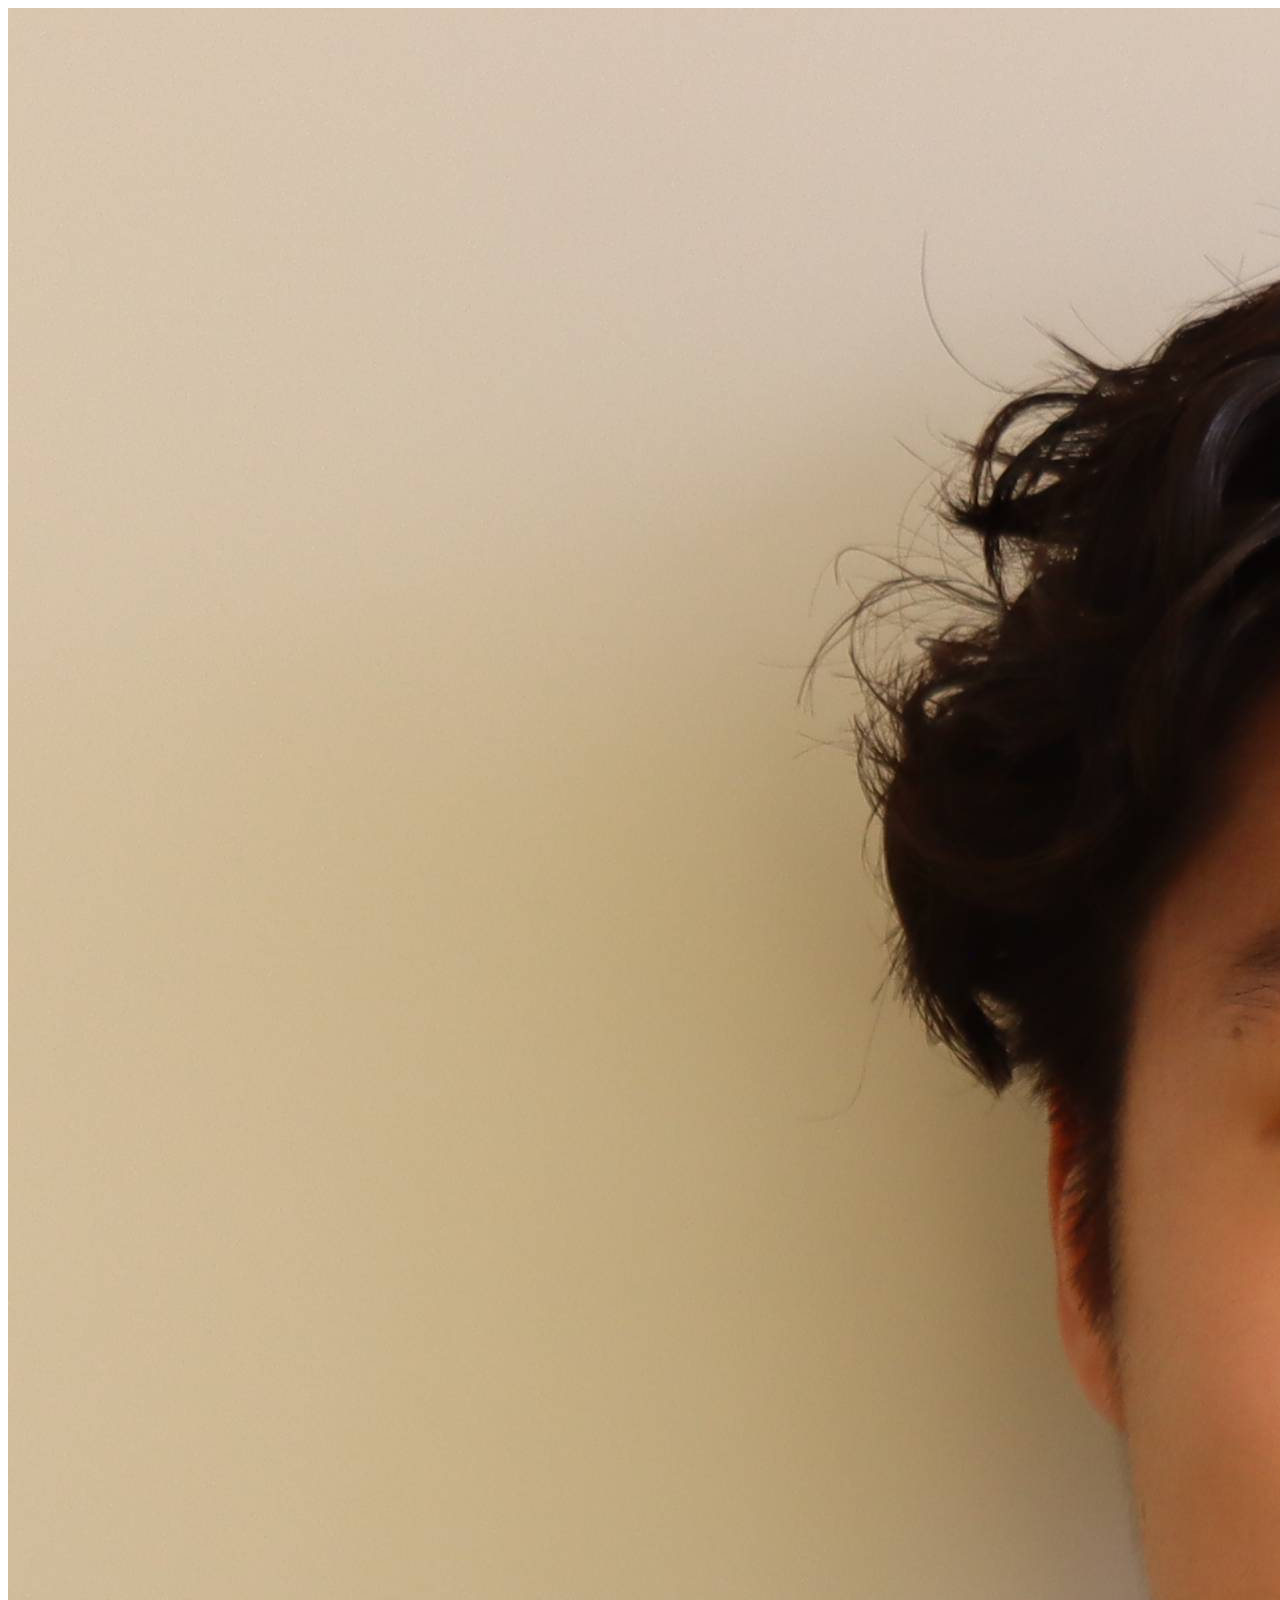
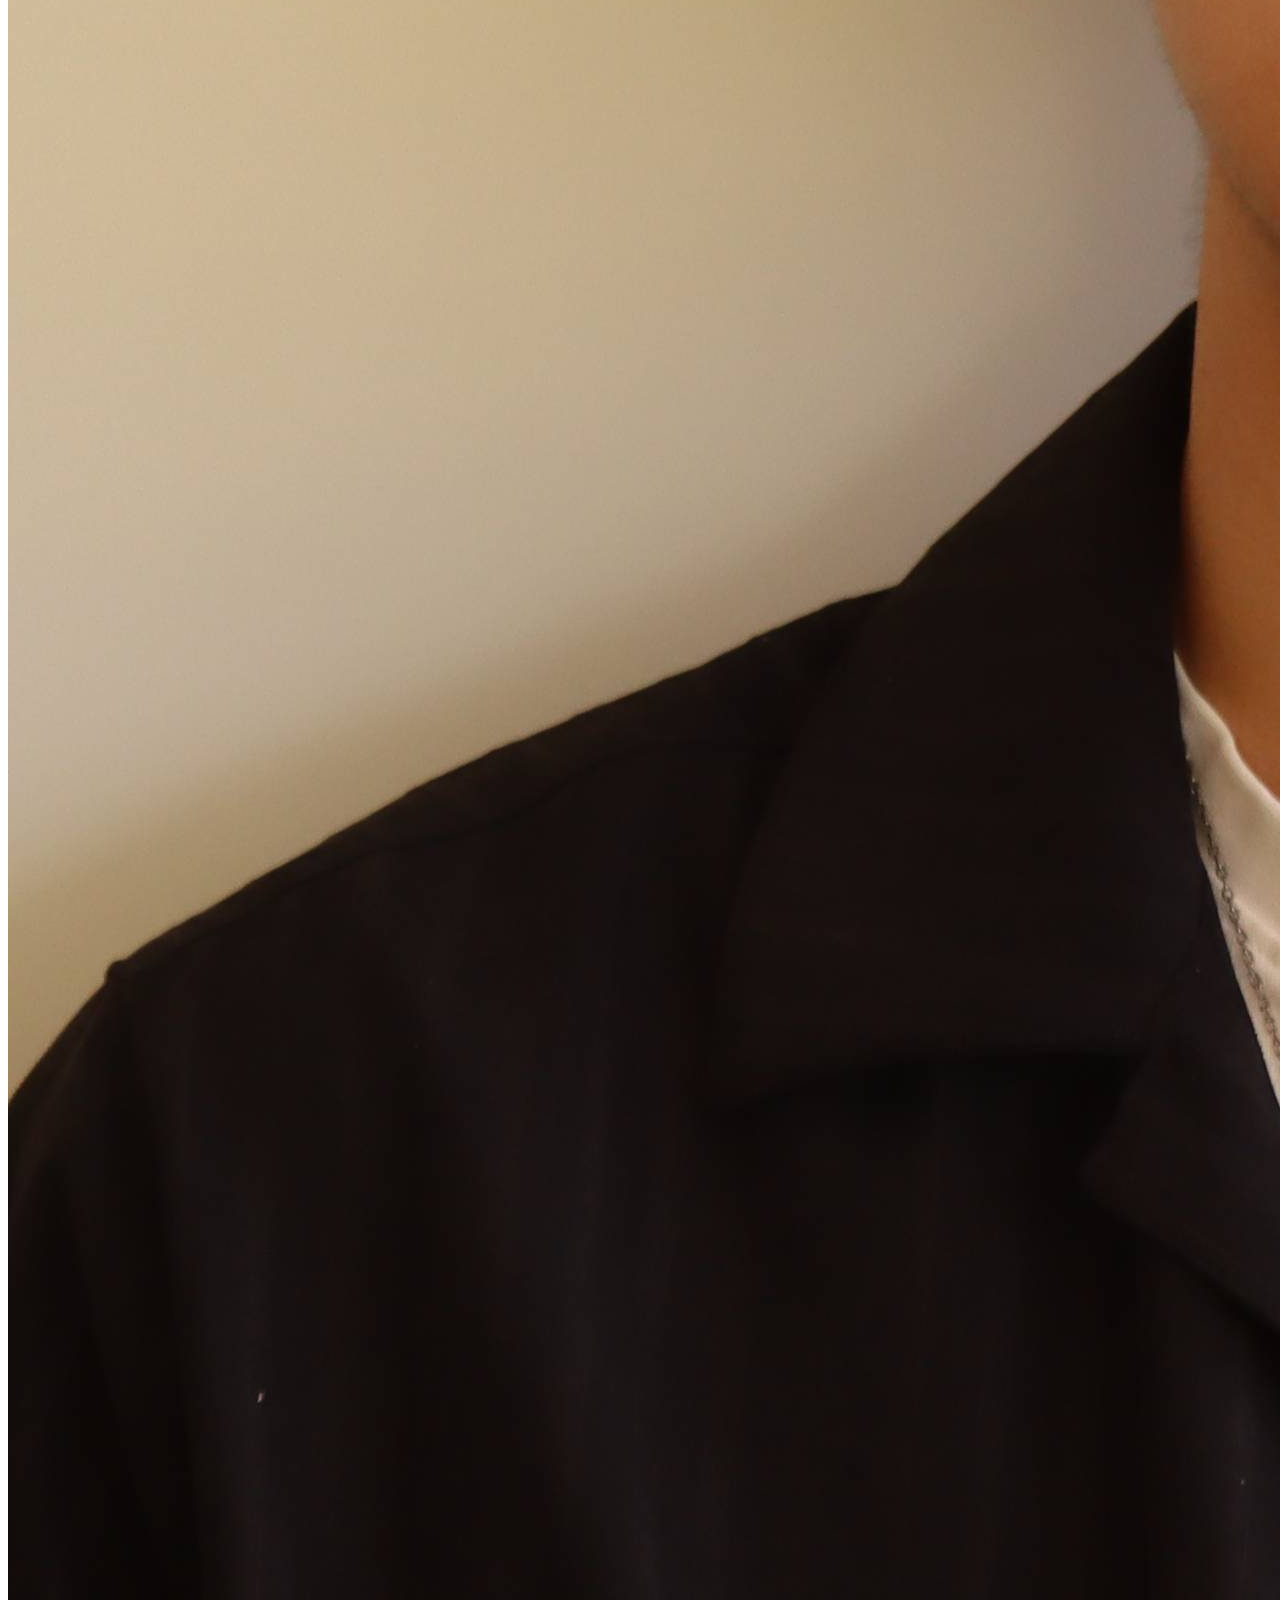
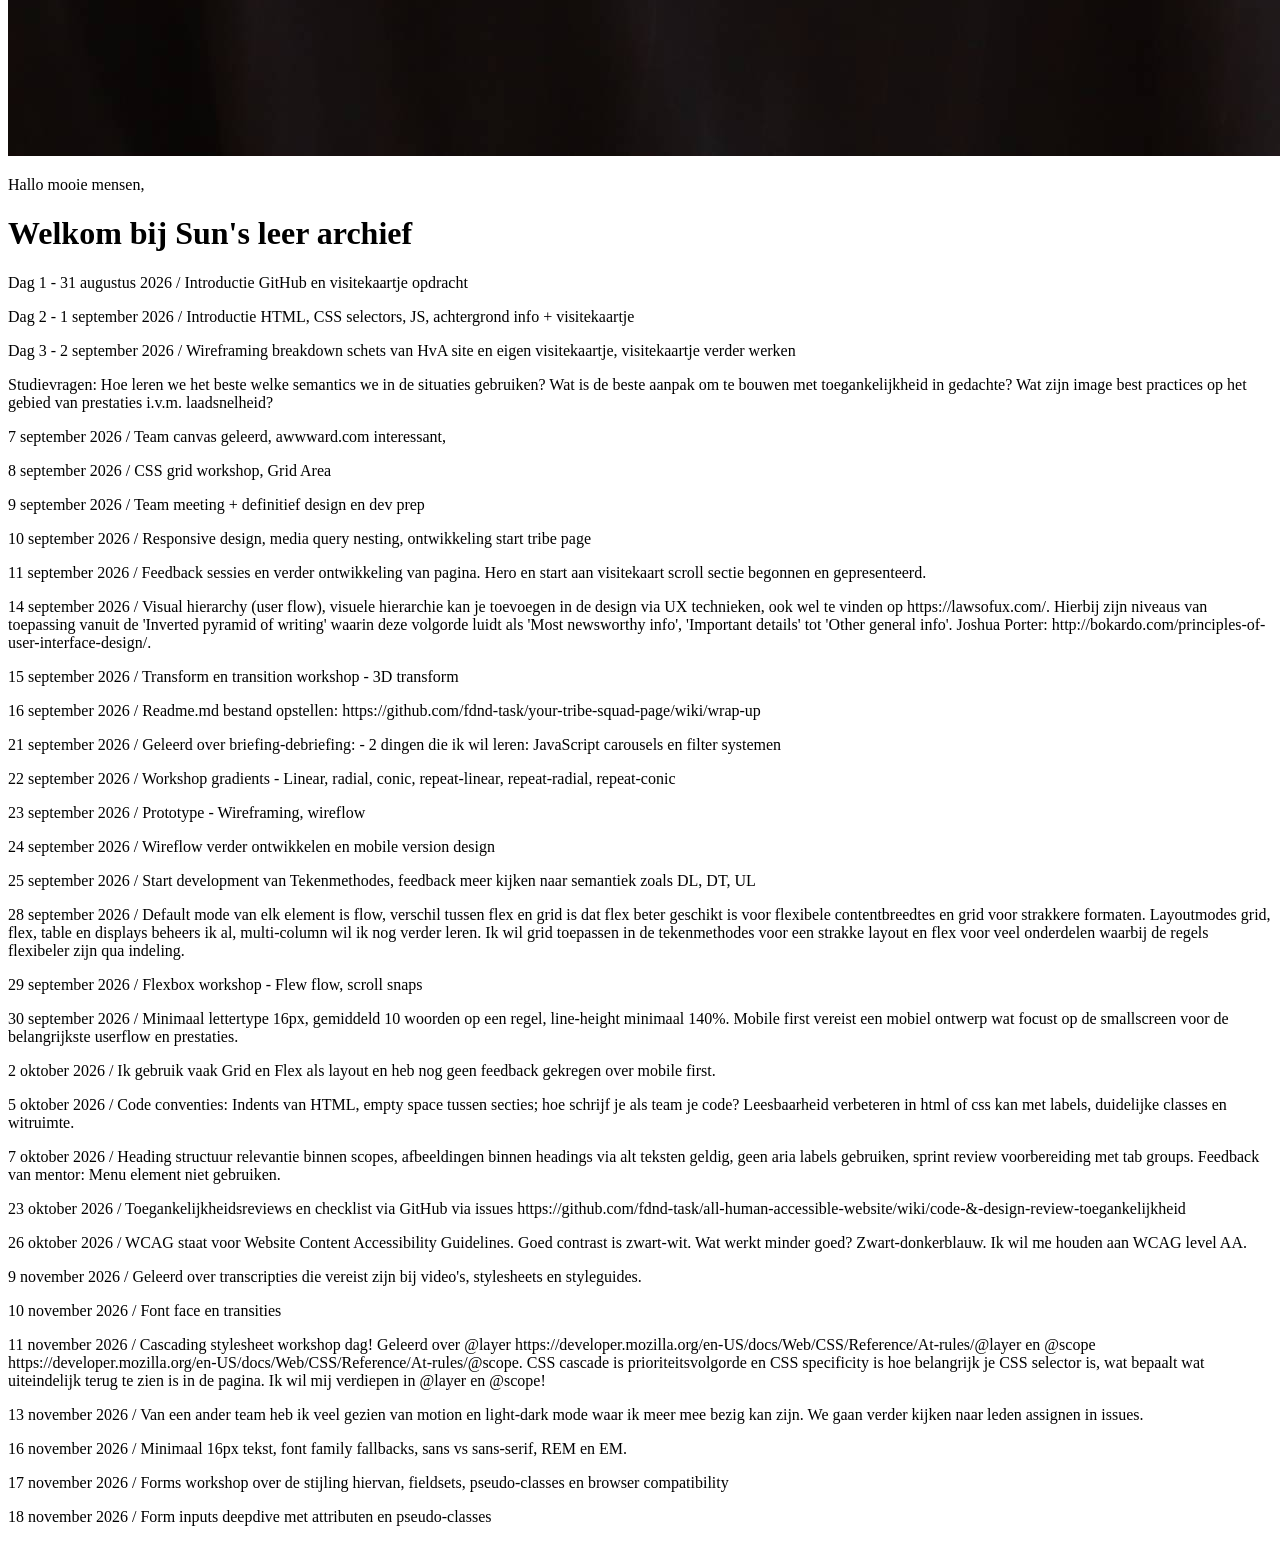
==== commit f523cf8e: "Addition: forms-types..html file add + 18 november update" ====
--- a/index.html
+++ b/index.html
@@ -65,6 +65,8 @@
         </section>
         <section>
             <p>16 november 2026 / Minimaal 16px tekst, font family fallbacks, sans vs sans-serif, REM en EM.</p>
+            <p>17 november 2026 / Forms workshop over de stijling hiervan, fieldsets, pseudo-classes en browser compatibility</p>
+            <p>18 november 2026 / Form inputs deepdive met attributen en pseudo-classes</p>
         </section>
     </main>
 </body>
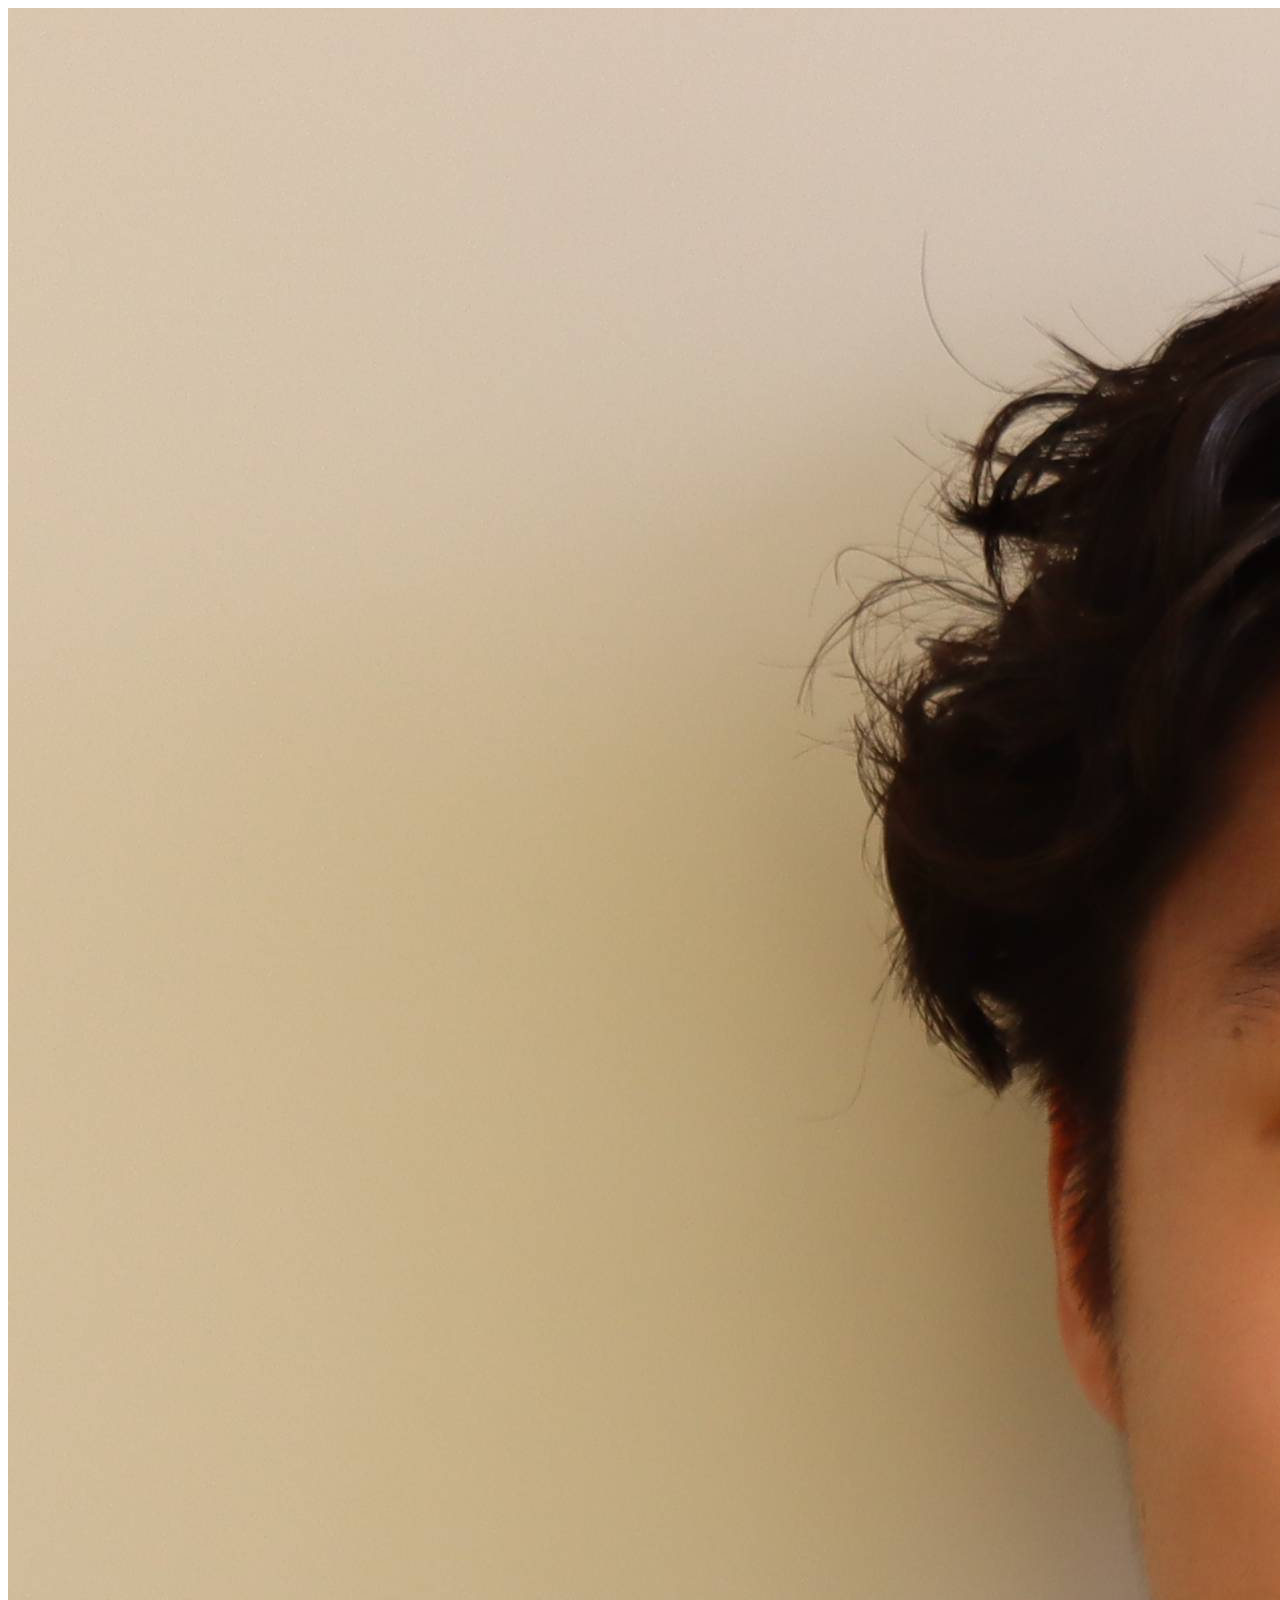
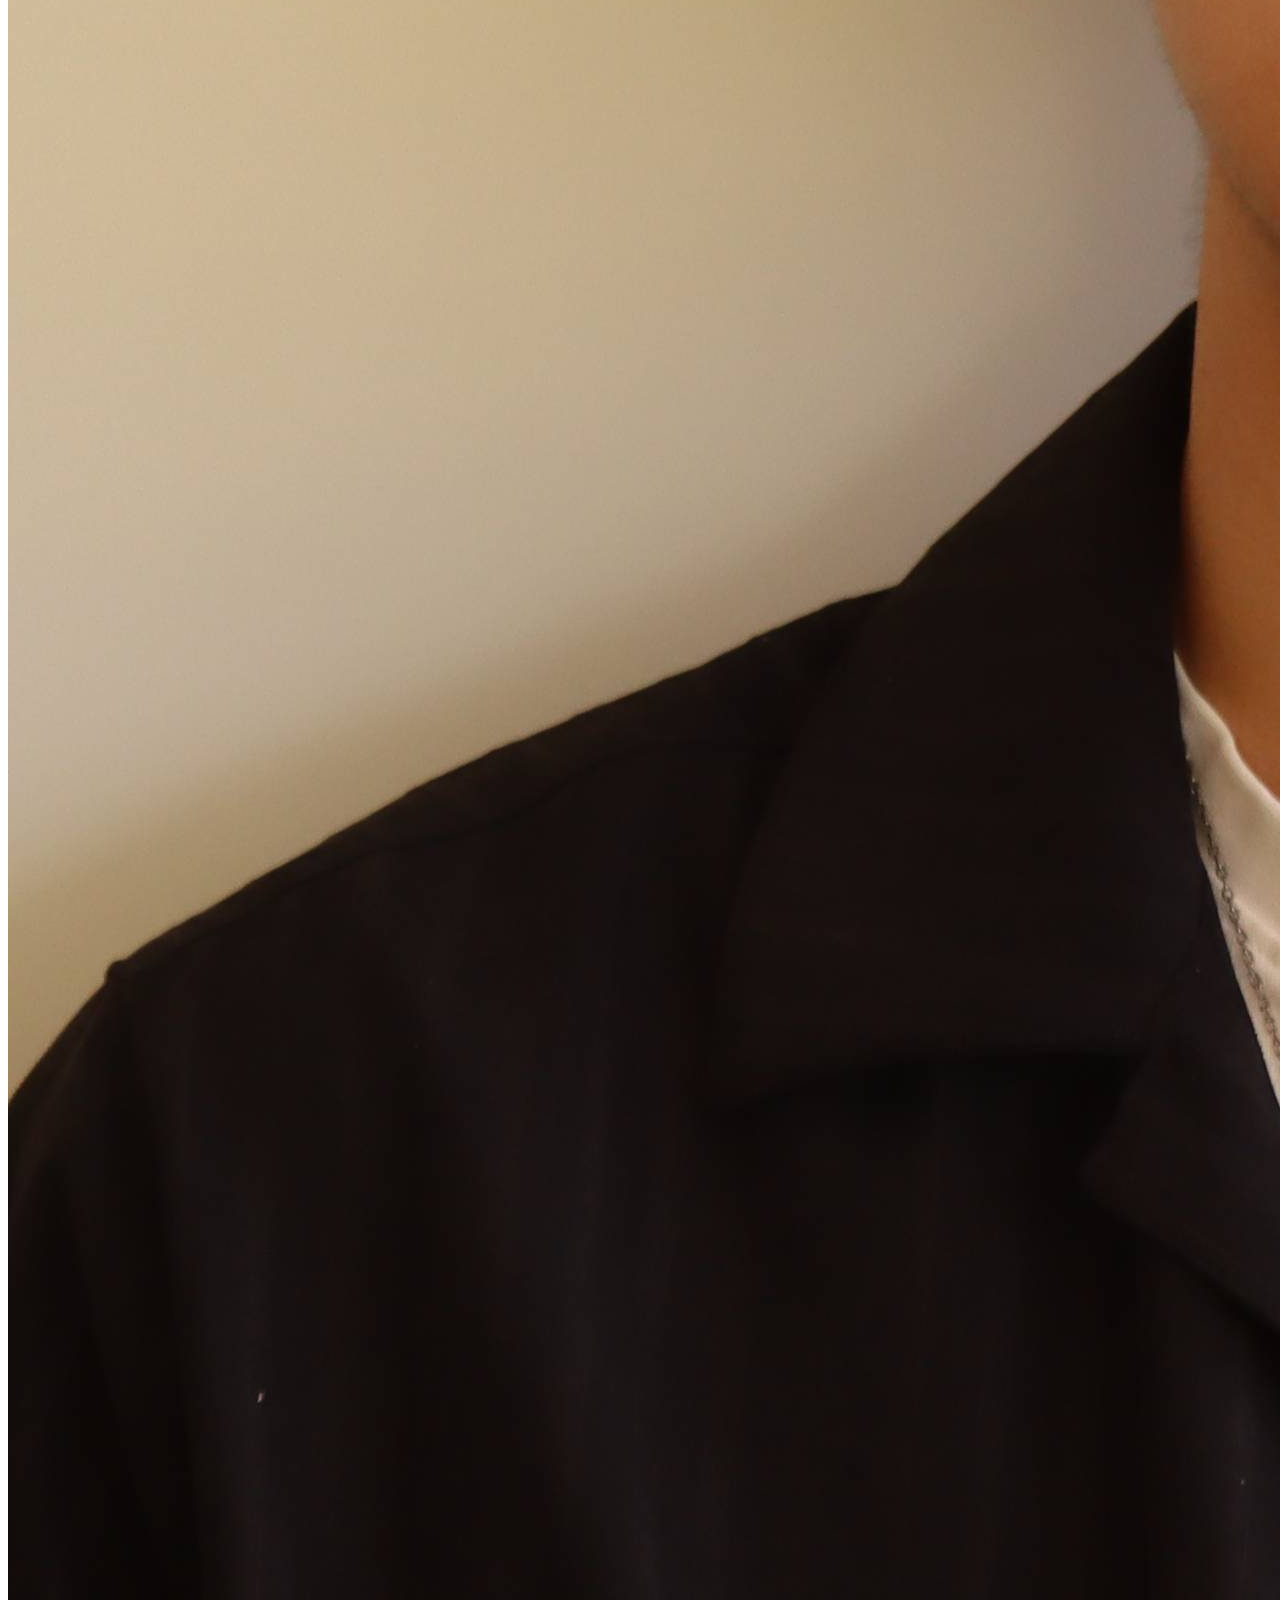
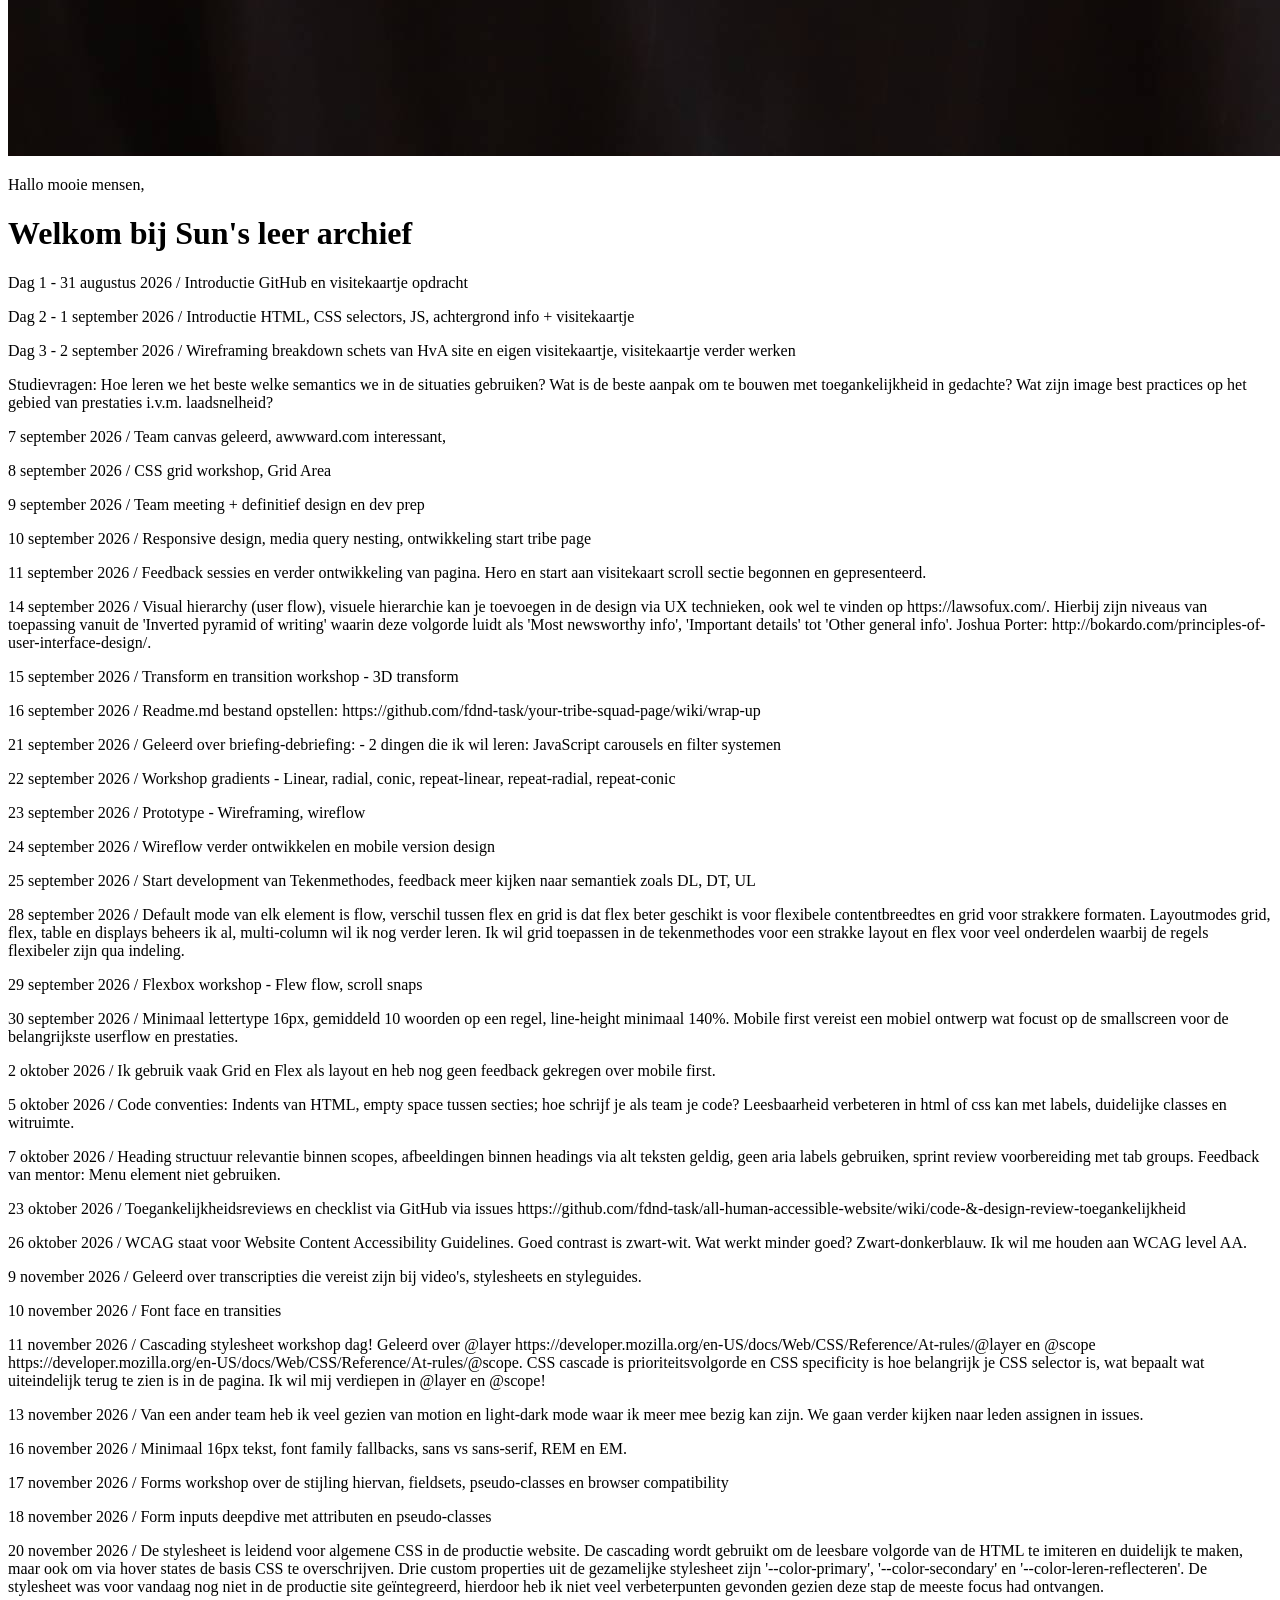
==== commit 566e5be4: "Update: 20 november 2026" ====
--- a/index.html
+++ b/index.html
@@ -67,6 +67,7 @@
             <p>16 november 2026 / Minimaal 16px tekst, font family fallbacks, sans vs sans-serif, REM en EM.</p>
             <p>17 november 2026 / Forms workshop over de stijling hiervan, fieldsets, pseudo-classes en browser compatibility</p>
             <p>18 november 2026 / Form inputs deepdive met attributen en pseudo-classes</p>
+            <p>20 november 2026 / De stylesheet is leidend voor algemene CSS in de productie website. De cascading wordt gebruikt om de leesbare volgorde van de HTML te imiteren en duidelijk te maken, maar ook om via hover states de basis CSS te overschrijven. Drie custom properties uit de gezamelijke stylesheet zijn '--color-primary', '--color-secondary' en  '--color-leren-reflecteren'. De stylesheet was voor vandaag nog niet in de productie site geïntegreerd, hierdoor heb ik niet veel verbeterpunten gevonden gezien deze stap de meeste focus had ontvangen.</p>
         </section>
     </main>
 </body>
